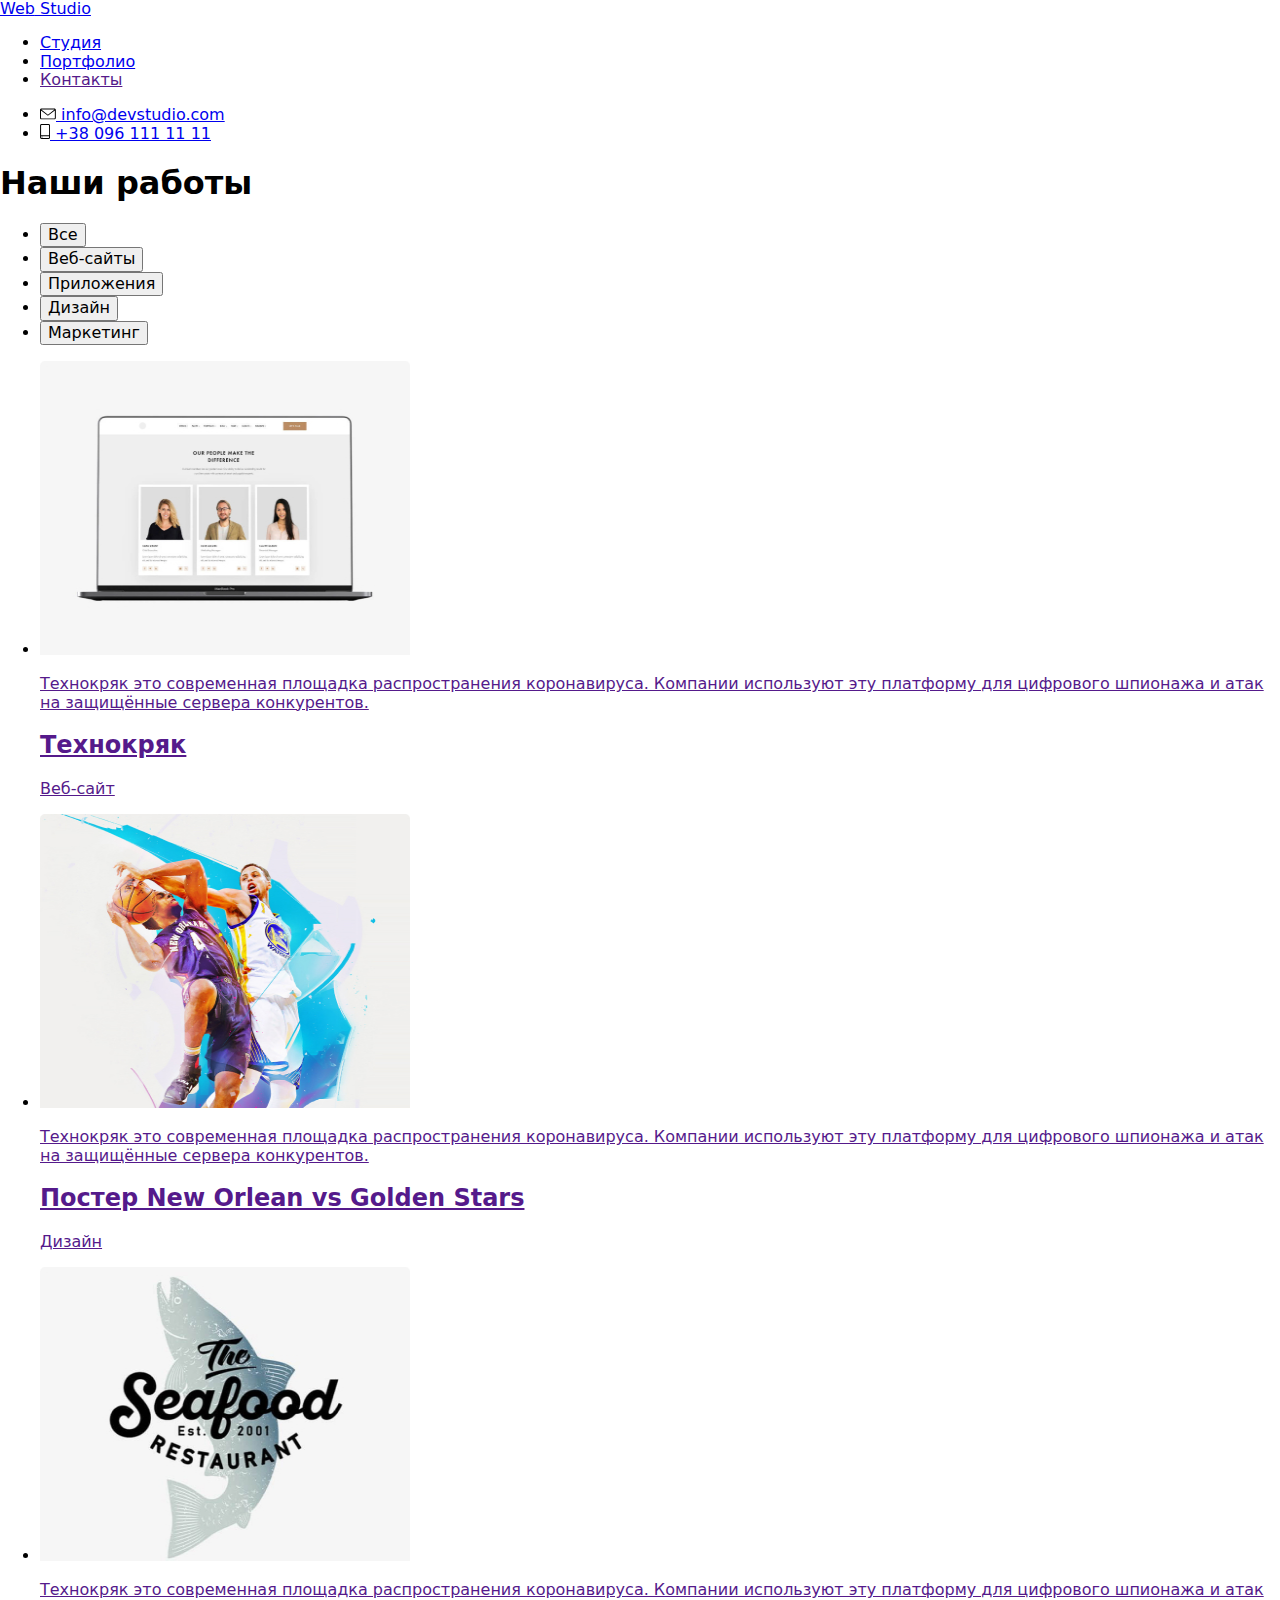
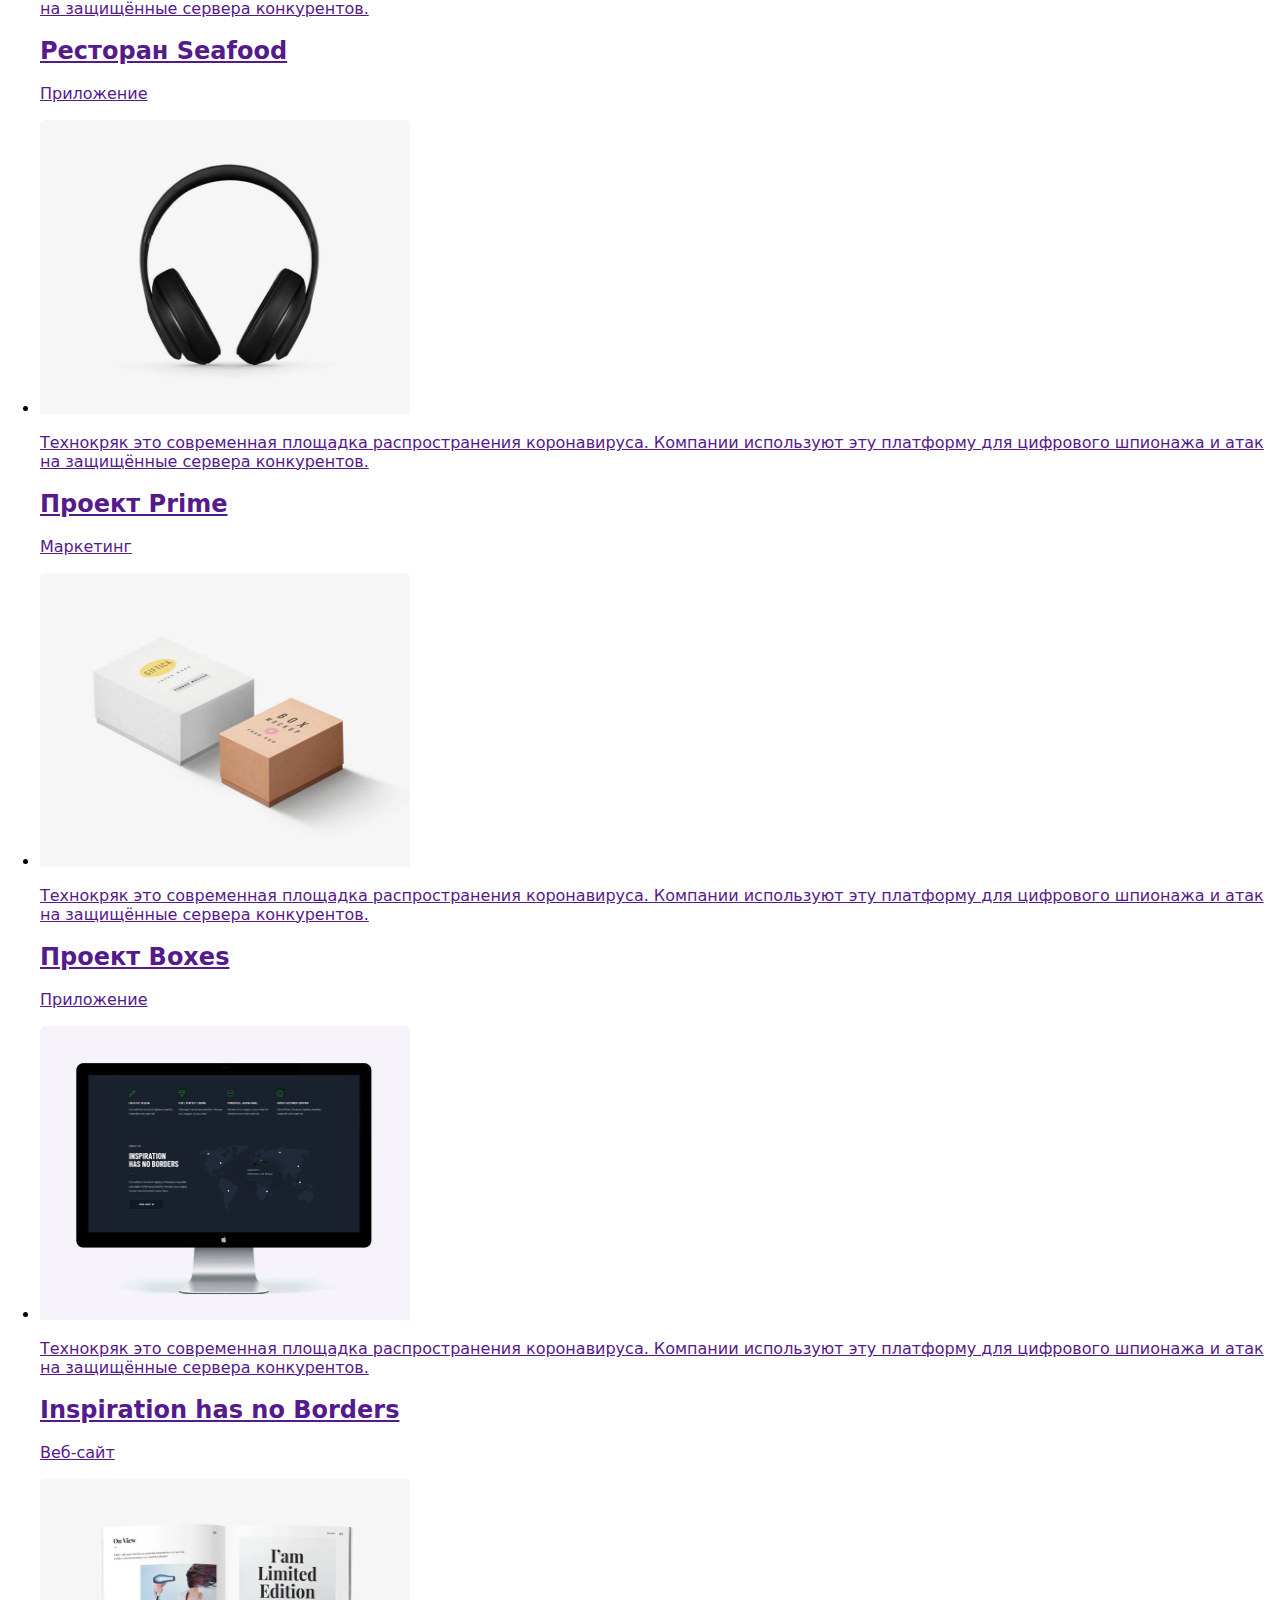
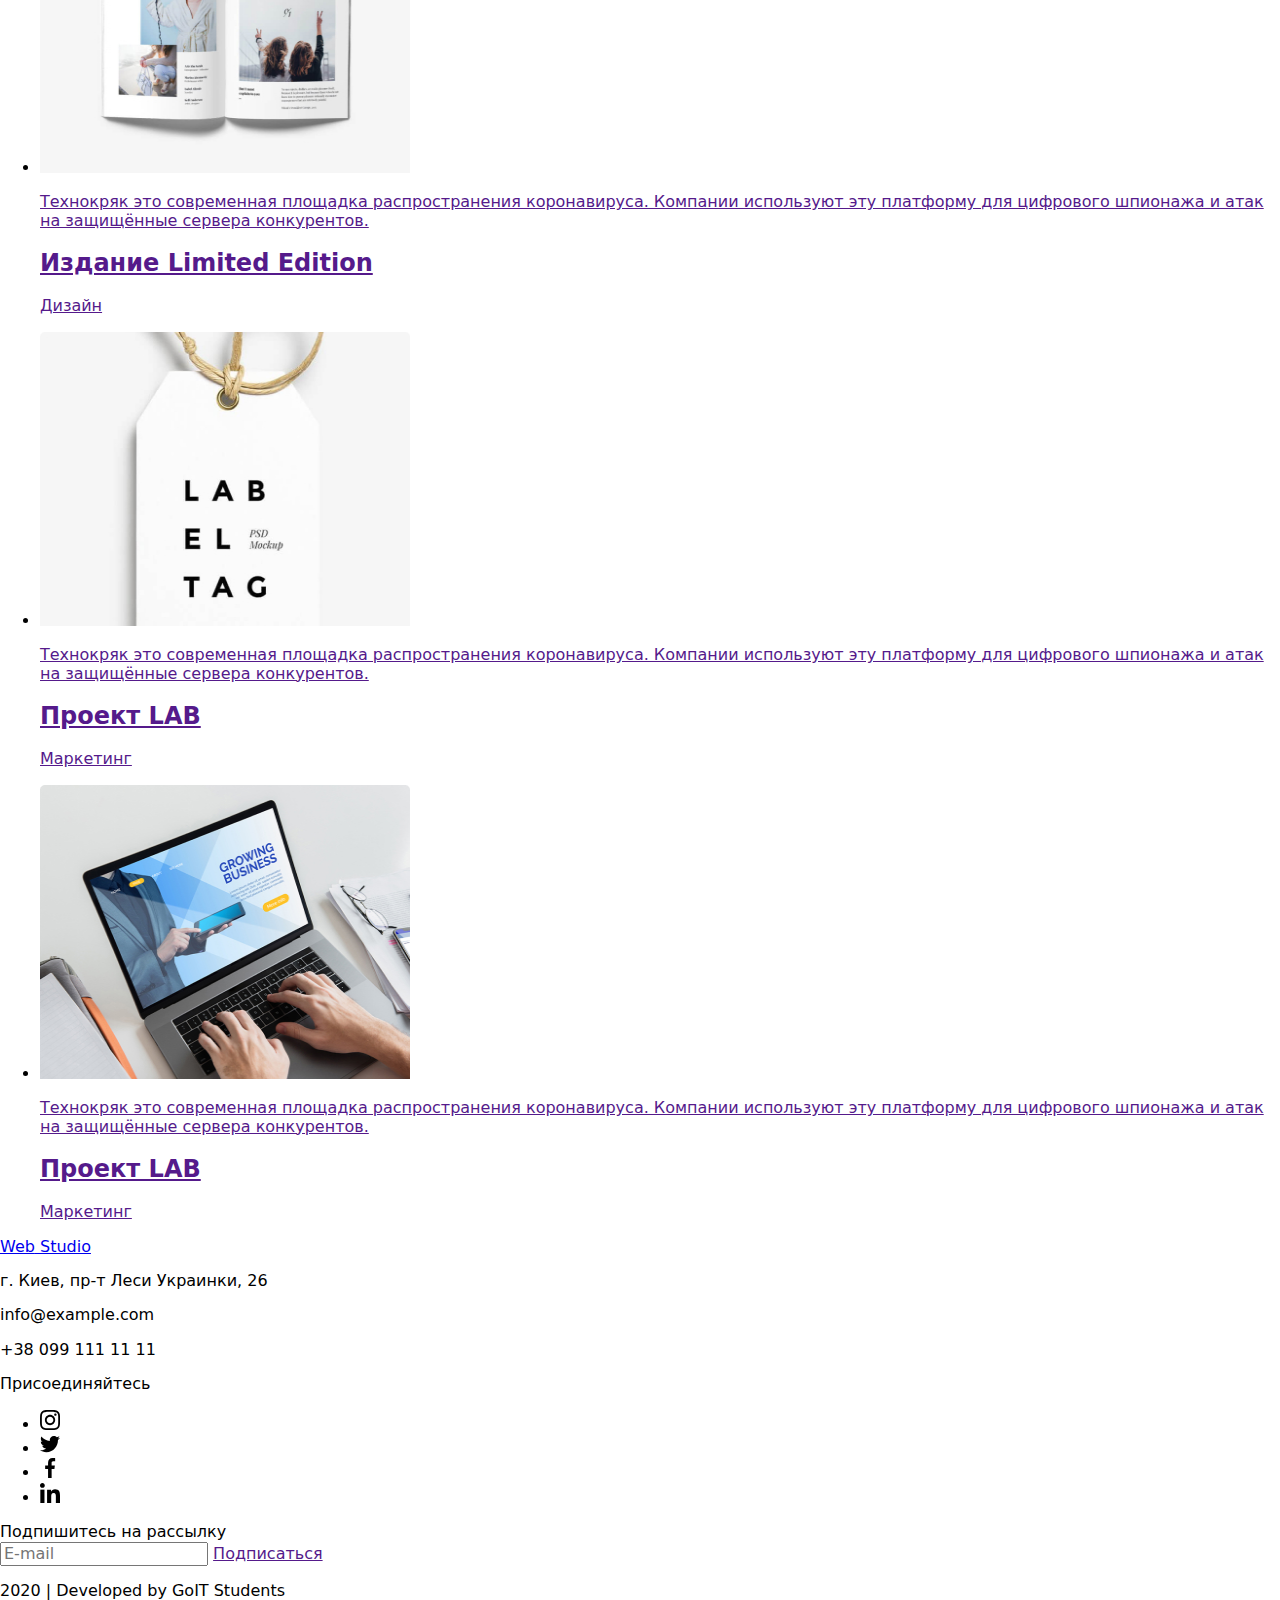
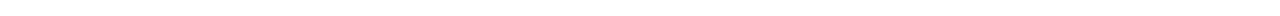
==== portfolio.html @ 314b831e "+файлы с прошлого дз" ====
<!DOCTYPE html>
<html lang="ru">
  <head>
    <meta charset="UTF-8" />
    <meta name="viewport" content="width=device-width, initial-scale=1.0" />
    <title>Portfolio</title>
    <link
      href="https://fonts.googleapis.com/css2?family=Raleway:wght@700&family=Roboto:wght@400;500;700;900&display=swap"
      rel="stylesheet"
    />
    <link
      rel="stylesheet"
      href="https://cdnjs.cloudflare.com/ajax/libs/modern-normalize/0.6.0/modern-normalize.min.css"
    />
    <link rel="stylesheet" href="./css/portfolio.min.css" />
  </head>
  <body>
    <!-- Шапка сайта -->
    <header class="page-header">
      <div class="container header-flex">
        <nav class="main-nav">
          <a href="./index.html" class="logo">
            <span class="logo-color">Web</span>
            Studio
          </a>

          <ul class="site-nav header-style">
            <li class="item"><a href="./index.html" class="link">Студия</a></li>
            <li class="item">
              <a href="./portfolio.html" class="link current-portfolio">Портфолио</a>
            </li>
            <li class="item"><a href="" class="link">Контакты</a></li>
          </ul>
        </nav>

        <ul class="contacts header-style">
          <li class="item">
            <a href="mailto:info@devstudio.com" class="mail">
              <svg class="envelope-icon" width="16" height="12">
                <use href="./images/sprite.svg#envelope"></use>
              </svg>
              info@devstudio.com
            </a>
          </li>
          <li class="item">
            <a href="tel:380961111111" class="phone">
              <svg class="phone-icon" width="10" height="15">
                <use href="./images/sprite.svg#phone"></use>
              </svg>
              +38 096 111 11 11
            </a>
          </li>
        </ul>
      </div>
    </header>

    <main>
      <section class="section">
        <div class="container">
          <h1>Наши работы</h1>
          <!-- Фильтры -->
          <ul class="filter-list">
            <li class="item">
              <button type="button" class="filter">Все</button>
            </li>
            <li class="item">
              <button type="button" class="filter">Веб-сайты</button>
            </li>
            <li class="item">
              <button type="button" class="filter">Приложения</button>
            </li>
            <li class="item">
              <button type="button" class="filter">Дизайн</button>
            </li>
            <li class="item">
              <button type="button" class="filter">Маркетинг</button>
            </li>
          </ul>

          <!-- Примеры -->
          <ul class="examples">
            <li class="item">
              <a href="" class="card">
                <div class="img-wrapper">
                  <img
                    src="./images/portfolio/project1.jpg"
                    width="370"
                    height="294"
                    alt="Технокряк"
                  />
                  <div class="overlay-text">
                    <p class="examples-text">
                      Технокряк это современная площадка распространения коронавируса. Компании
                      используют эту платформу для цифрового шпионажа и атак на защищённые сервера
                      конкурентов.
                    </p>
                  </div>
                </div>
                <div class="border">
                  <h2 class="examples-title">Технокряк</h2>
                  <p class="examples-subtitle">Веб-сайт</p>
                </div>
              </a>
            </li>
            <li class="item">
              <a href="" class="card">
                <div class="img-wrapper">
                  <img
                    src="./images/portfolio/project2.jpg"
                    width="370"
                    height="294"
                    alt="Баскетболисты"
                  />
                  <div class="overlay-text">
                    <p class="examples-text">
                      Технокряк это современная площадка распространения коронавируса. Компании
                      используют эту платформу для цифрового шпионажа и атак на защищённые сервера
                      конкурентов.
                    </p>
                  </div>
                </div>
                <div class="border">
                  <h2 class="examples-title">Постер New Orlean vs Golden Stars</h2>
                  <p class="examples-subtitle">Дизайн</p>
                </div>
              </a>
            </li>
            <li class="item">
              <a href="" class="card">
                <div class="img-wrapper">
                  <img
                    src="./images/portfolio/project3.jpg"
                    width="370"
                    height="294"
                    alt="Ресторан Seafood"
                  />
                  <div class="overlay-text">
                    <p class="examples-text">
                      Технокряк это современная площадка распространения коронавируса. Компании
                      используют эту платформу для цифрового шпионажа и атак на защищённые сервера
                      конкурентов.
                    </p>
                  </div>
                </div>
                <div class="border">
                  <h2 class="examples-title">Ресторан Seafood</h2>
                  <p class="examples-subtitle">Приложение</p>
                </div>
              </a>
            </li>
            <li class="item">
              <a href="" class="card">
                <div class="img-wrapper">
                  <img
                    src="./images/portfolio/project4.jpg"
                    width="370"
                    height="294"
                    alt="Наушники"
                  />
                  <div class="overlay-text">
                    <p class="examples-text">
                      Технокряк это современная площадка распространения коронавируса. Компании
                      используют эту платформу для цифрового шпионажа и атак на защищённые сервера
                      конкурентов.
                    </p>
                  </div>
                </div>
                <div class="border">
                  <h2 class="examples-title">Проект Prime</h2>
                  <p class="examples-subtitle">Маркетинг</p>
                </div>
              </a>
            </li>
            <li class="item">
              <a href="" class="card">
                <div class="img-wrapper">
                  <img
                    src="./images/portfolio/project5.jpg"
                    width="370"
                    height="294"
                    alt="Проект Boxes"
                  />
                  <div class="overlay-text">
                    <p class="examples-text">
                      Технокряк это современная площадка распространения коронавируса. Компании
                      используют эту платформу для цифрового шпионажа и атак на защищённые сервера
                      конкурентов.
                    </p>
                  </div>
                </div>
                <div class="border">
                  <h2 class="examples-title">Проект Boxes</h2>
                  <p class="examples-subtitle">Приложение</p>
                </div>
              </a>
            </li>
            <li class="item">
              <a href="" class="card">
                <div class="img-wrapper">
                  <img
                    src="./images/portfolio/project6.jpg"
                    width="370"
                    height="294"
                    alt="Монитор"
                  />
                  <div class="overlay-text">
                    <p class="examples-text">
                      Технокряк это современная площадка распространения коронавируса. Компании
                      используют эту платформу для цифрового шпионажа и атак на защищённые сервера
                      конкурентов.
                    </p>
                  </div>
                </div>
                <div class="border">
                  <h2 class="examples-title">Inspiration has no Borders</h2>
                  <p class="examples-subtitle">Веб-сайт</p>
                </div>
              </a>
            </li>
            <li class="item">
              <a href="" class="card">
                <div class="img-wrapper">
                  <img
                    src="./images/portfolio/project7.jpg"
                    width="370"
                    height="294"
                    alt="Журнал"
                  />
                  <div class="overlay-text">
                    <p class="examples-text">
                      Технокряк это современная площадка распространения коронавируса. Компании
                      используют эту платформу для цифрового шпионажа и атак на защищённые сервера
                      конкурентов.
                    </p>
                  </div>
                </div>
                <div class="border">
                  <h2 class="examples-title">Издание Limited Edition</h2>
                  <p class="examples-subtitle">Дизайн</p>
                </div>
              </a>
            </li>
            <li class="item">
              <a href="" class="card">
                <div class="img-wrapper">
                  <img
                    src="./images/portfolio/project8.jpg"
                    width="370"
                    height="294"
                    alt="Проект LAB"
                  />
                  <div class="overlay-text">
                    <p class="examples-text">
                      Технокряк это современная площадка распространения коронавируса. Компании
                      используют эту платформу для цифрового шпионажа и атак на защищённые сервера
                      конкурентов.
                    </p>
                  </div>
                </div>
                <div class="border">
                  <h2 class="examples-title">Проект LAB</h2>
                  <p class="examples-subtitle">Маркетинг</p>
                </div>
              </a>
            </li>
            <li class="item">
              <a href="" class="card">
                <div class="img-wrapper">
                  <img
                    src="./images/portfolio/project9.jpg"
                    width="370"
                    height="294"
                    alt="Ноутбук"
                  />
                  <div class="overlay-text">
                    <p class="examples-text">
                      Технокряк это современная площадка распространения коронавируса. Компании
                      используют эту платформу для цифрового шпионажа и атак на защищённые сервера
                      конкурентов.
                    </p>
                  </div>
                </div>
                <div class="border">
                  <h2 class="examples-title">Проект LAB</h2>
                  <p class="examples-subtitle">Маркетинг</p>
                </div>
              </a>
            </li>
          </ul>
        </div>
      </section>
    </main>

    <!-- Футер -->
    <footer>
      <div class="container footer-flex">
        <div class="contacts-container">
          <a href="./index.html" class="logo logo-footer">
            <span class="logo-color">Web</span>
            Studio
          </a>

          <p class="address">г. Киев, пр-т Леси Украинки, 26</p>
          <p class="mail-footer">info@example.com</p>
          <p class="phone-footer">+38 099 111 11 11</p>
        </div>

        <div class="socials-container">
          <p class="text-footer">Присоединяйтесь</p>
          <ul class="socials-list">
            <li class="item">
              <a href="instagram.com" class="icon-bg-footer">
                <svg class="icon-footer" width="20" height="20">
                  <use href="./images/sprite.svg#instagram"></use>
                </svg>
              </a>
            </li>
            <li class="item">
              <a href="twitter.com" class="icon-bg-footer">
                <svg class="icon-footer" width="20" height="20">
                  <use href="./images/sprite.svg#twitter"></use>
                </svg>
              </a>
            </li>
            <li class="item">
              <a href="facebook.com" class="icon-bg-footer">
                <svg class="icon-footer" width="20" height="20">
                  <use href="./images/sprite.svg#facebook"></use>
                </svg>
              </a>
            </li>
            <li class="item">
              <a href="linkidin.com" class="icon-bg-footer">
                <svg class="icon-footer" width="20" height="20">
                  <use href="./images/sprite.svg#linkedin"></use>
                </svg>
              </a>
            </li>
          </ul>
        </div>

        <div class="subscribe-container">
          <form class="subscribe-form">
            <label for="mail">Подпишитесь на рассылку</label>
            <div class="form-wrapper">
              <input type="mail" name="mail" id="mail" placeholder="E-mail" />
              <a href="" class="button subscribe-button">Подписаться</a>
            </div>
          </form>
        </div>
      </div>
      <p class="bottom">2020 | Developed by GoIT Students</p>
    </footer>
  </body>
</html>
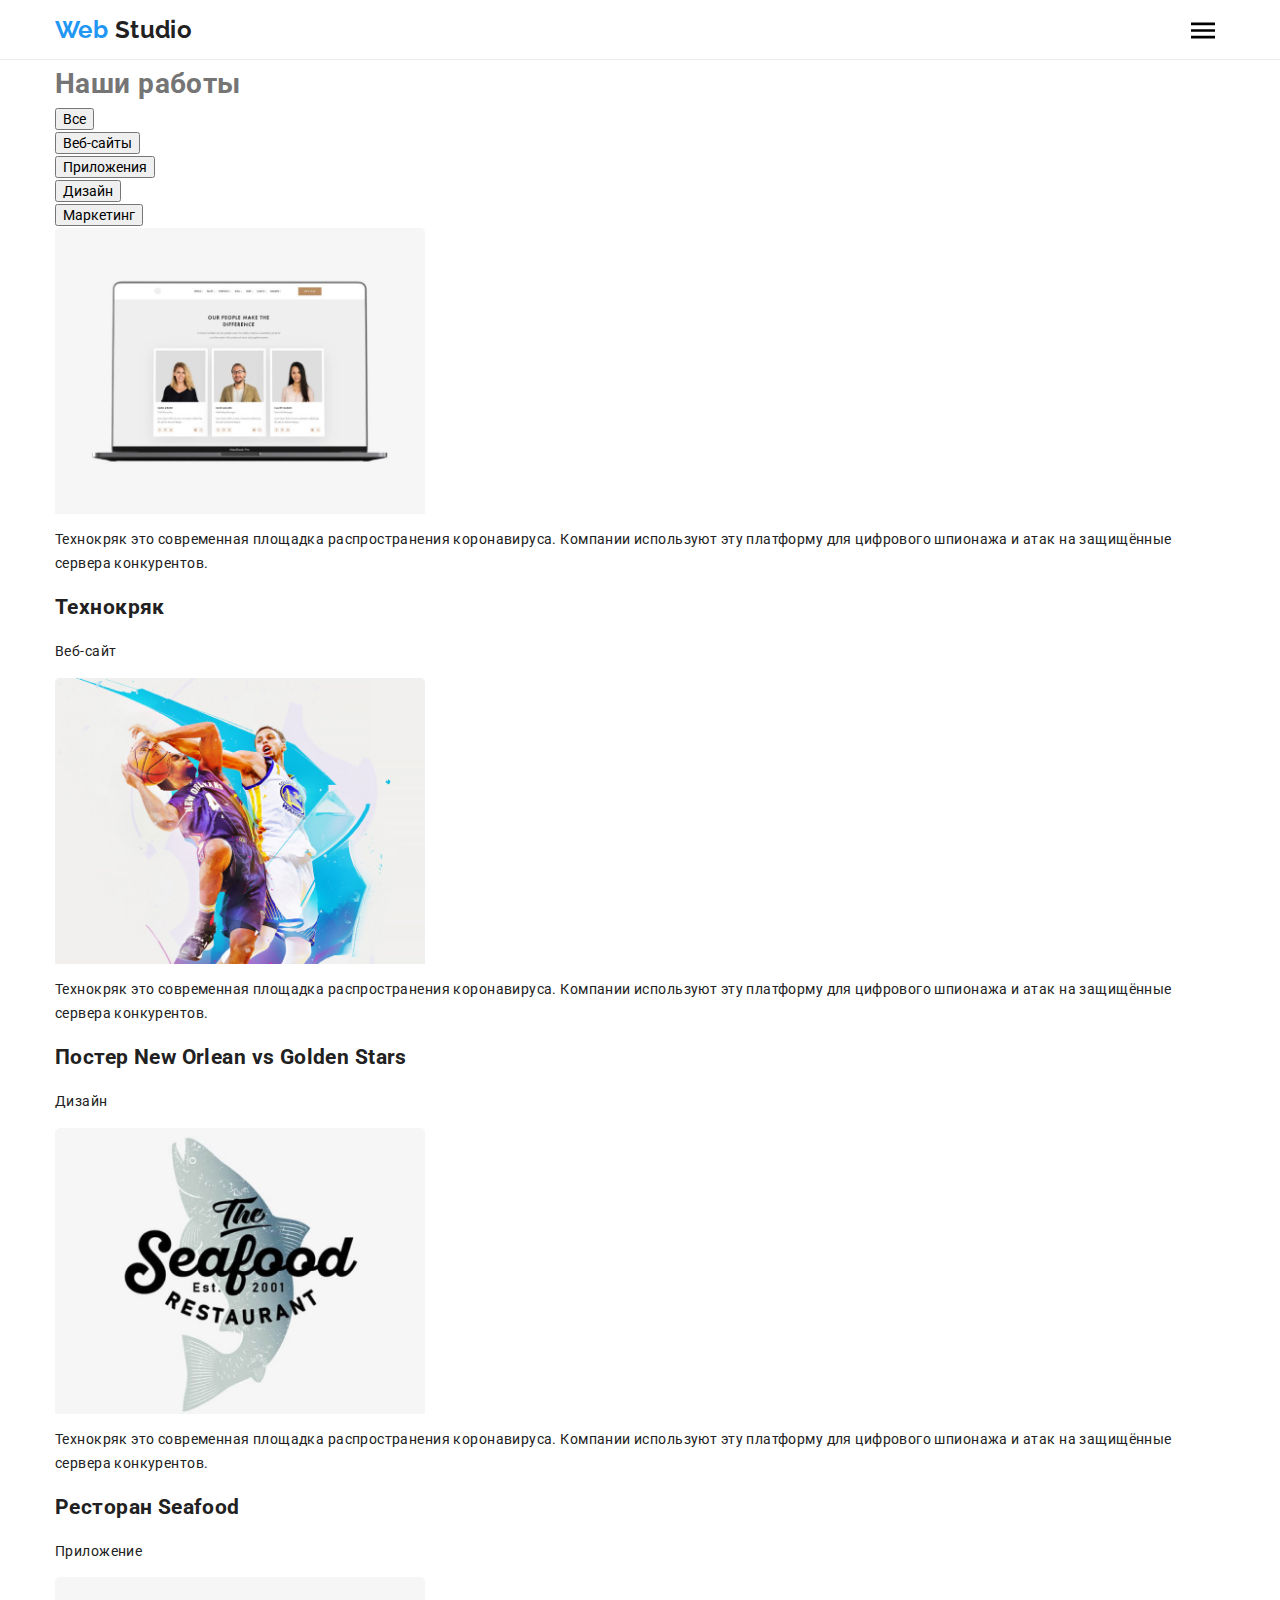
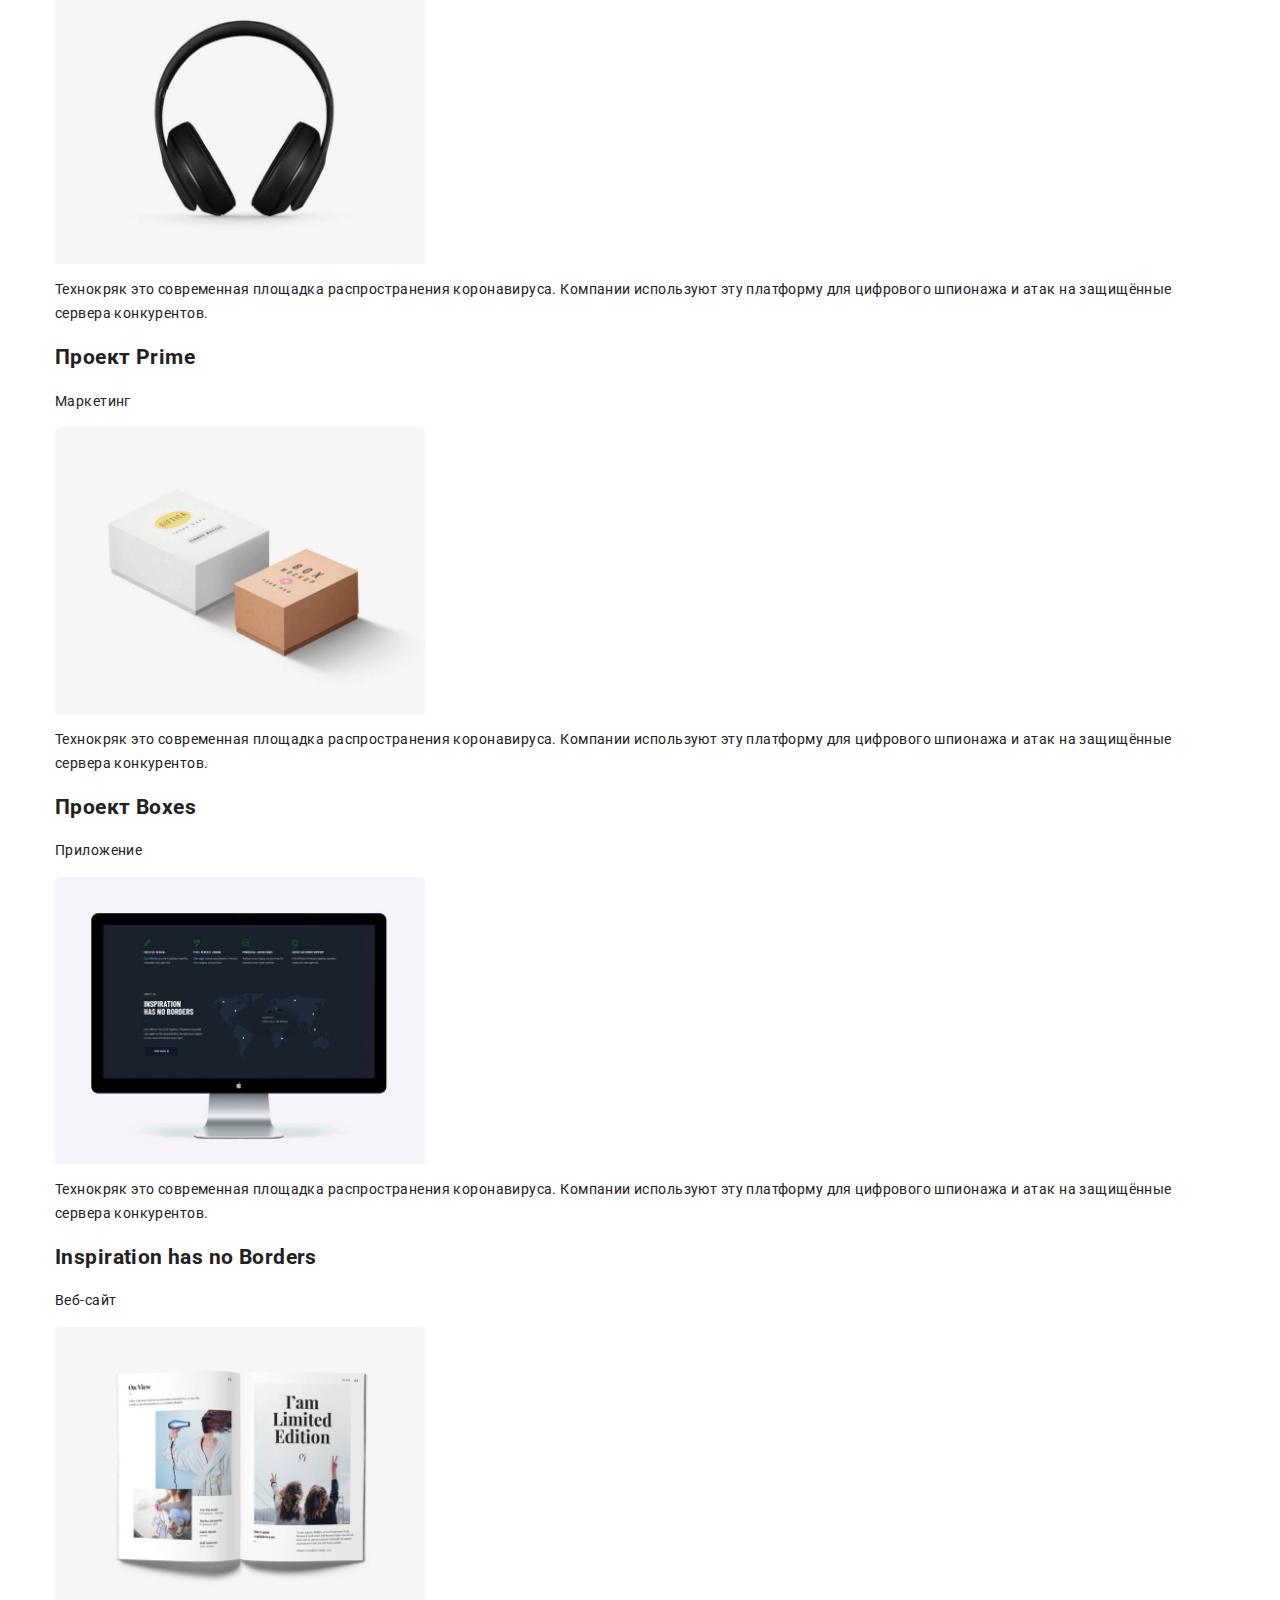
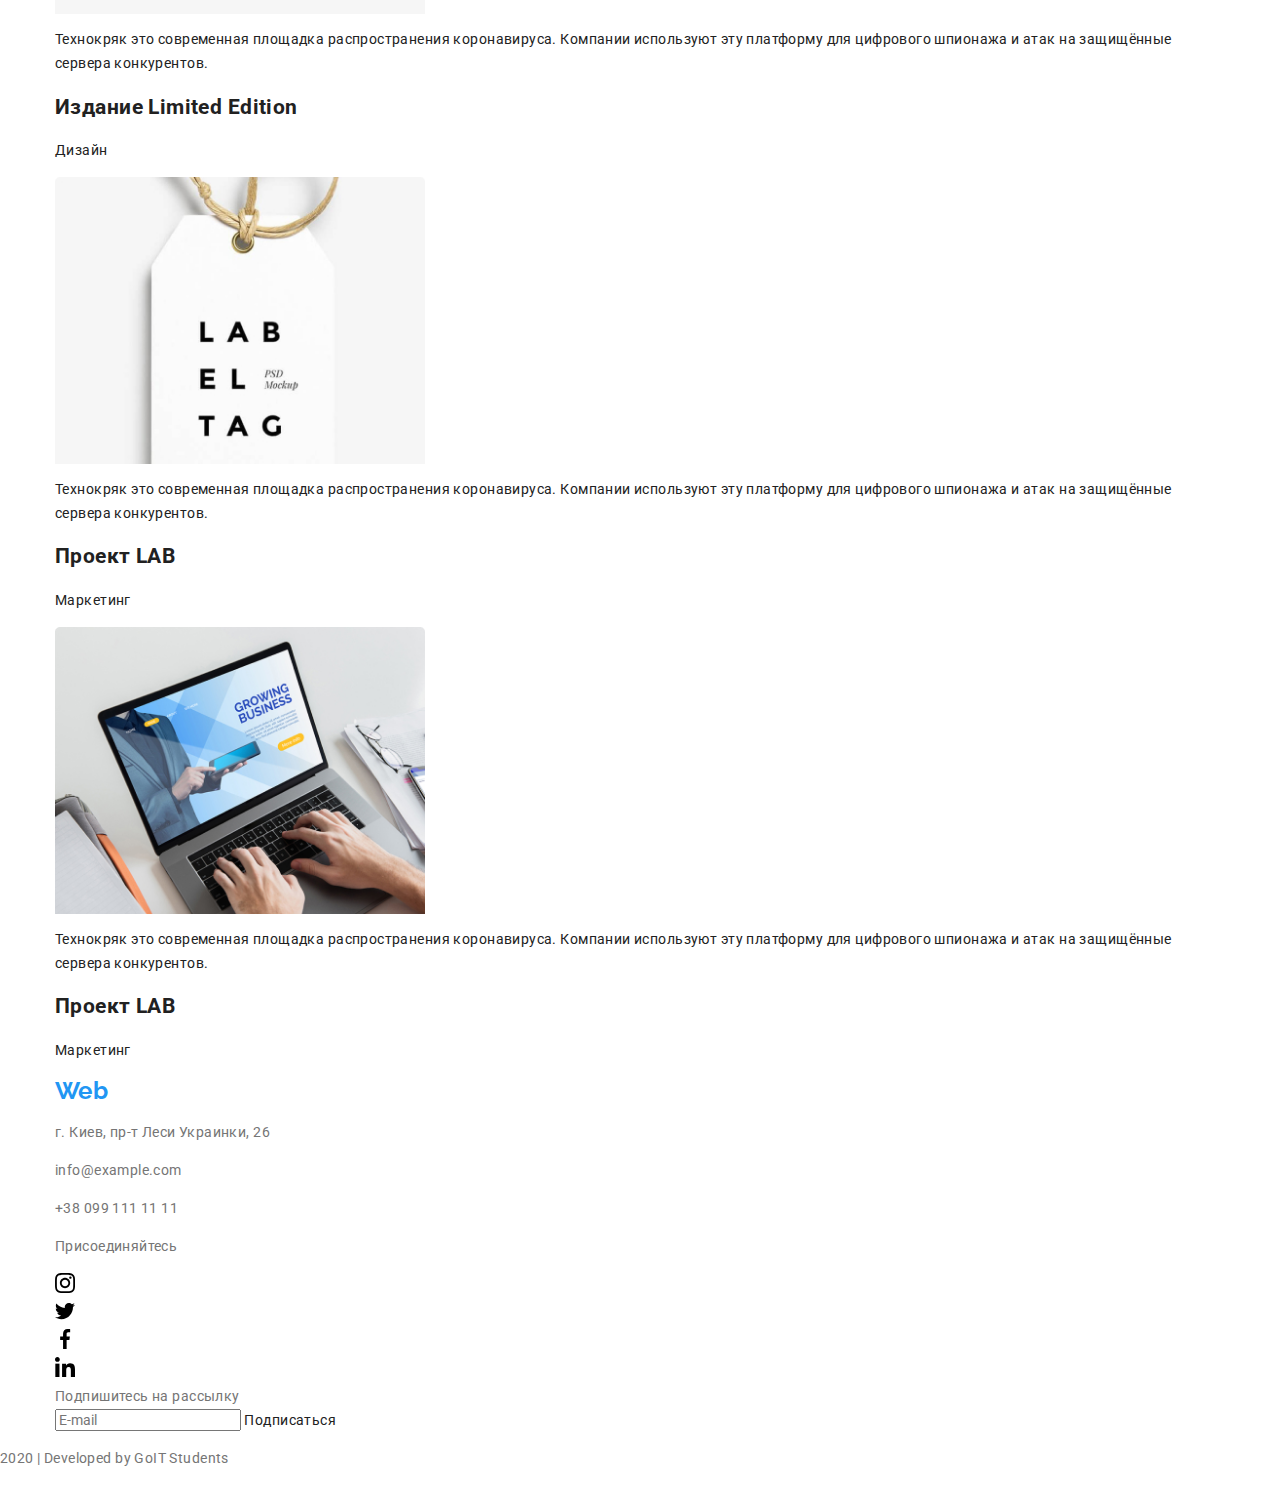
==== commit 1b21d123: "+МОБИЛЬНАЯ ВЕРСИЯ" ====
--- a/portfolio.html
+++ b/portfolio.html
@@ -24,33 +24,47 @@
             Studio
           </a>
 
-          <ul class="site-nav header-style">
-            <li class="item"><a href="./index.html" class="link">Студия</a></li>
-            <li class="item">
-              <a href="./portfolio.html" class="link current-portfolio">Портфолио</a>
-            </li>
-            <li class="item"><a href="" class="link">Контакты</a></li>
-          </ul>
+          <button
+            type="button"
+            class="menu-button is-open"
+            aria-expanded="false"
+            data-menu-button
+            aria-controls="menu-container"
+          >
+            <svg width="24" height="19" aria-label="Переключатель мобильного меню">
+              <use class="icon-cross" href="./images/sprite.svg#icon-cross"></use>
+              <use class="icon-menu" href="./images/sprite.svg#icon-menu"></use>
+            </svg>
+          </button>
+
+          <div class="menu-container" id="menu-container" data-menu>
+            <ul class="site-nav header-style">
+              <li class="item"><a href="./index.html" class="link">Студия</a></li>
+              <li class="item">
+                <a href="./portfolio.html" class="link current-index">Портфолио</a>
+              </li>
+              <li class="item"><a href="" class="link">Контакты</a></li>
+            </ul>
+            <ul class="contacts header-style">
+              <li class="item">
+                <a href="mailto:info@devstudio.com" class="mail">
+                  <svg class="envelope-icon" width="16" height="12">
+                    <use href="./images/sprite.svg#envelope"></use>
+                  </svg>
+                  info@devstudio.com
+                </a>
+              </li>
+              <li class="item mobile-header">
+                <a href="tel:380961111111" class="phone">
+                  <svg class="phone-icon" width="10" height="15">
+                    <use href="./images/sprite.svg#phone"></use>
+                  </svg>
+                  +38 096 111 11 11
+                </a>
+              </li>
+            </ul>
+          </div>
         </nav>
-
-        <ul class="contacts header-style">
-          <li class="item">
-            <a href="mailto:info@devstudio.com" class="mail">
-              <svg class="envelope-icon" width="16" height="12">
-                <use href="./images/sprite.svg#envelope"></use>
-              </svg>
-              info@devstudio.com
-            </a>
-          </li>
-          <li class="item">
-            <a href="tel:380961111111" class="phone">
-              <svg class="phone-icon" width="10" height="15">
-                <use href="./images/sprite.svg#phone"></use>
-              </svg>
-              +38 096 111 11 11
-            </a>
-          </li>
-        </ul>
       </div>
     </header>
 
@@ -351,5 +365,7 @@
       </div>
       <p class="bottom">2020 | Developed by GoIT Students</p>
     </footer>
+
+    <script src="./js/menu.js"></script>
   </body>
 </html>
--- a/css/portfolio.min.css
+++ b/css/portfolio.min.css
@@ -0,0 +1,2 @@
+ul,h1,h2{margin-top:0px;margin-bottom:0px}.logo,.logo-footer{font-family:Raleway,sans-serif;font-weight:700}html{-webkit-box-sizing:border-box;box-sizing:border-box}*,*::after,*::before{-webkit-box-sizing:inherit;box-sizing:inherit}body{-webkit-user-select:none;-moz-user-select:none;-ms-user-select:none;user-select:none;background-color:#fff;color:#757575;margin:0;font-family:Roboto,sans-serif;letter-spacing:0.03em;font-size:14px;line-height:1.71}body.modal-open{overflow:hidden}ul{list-style:none;padding-left:0px}a{text-decoration:none;color:#212121}img{display:block;height:auto;max-width:100%}.container{padding-left:15px;padding-right:15px;margin-left:auto;margin-right:auto}@media screen and (min-width: 480px){.container{width:480px}}@media screen and (min-width: 768px){.container{width:768px}}@media screen and (min-width: 1200px){.container{width:1200px}}a.mail,a.phone{color:#757575}.page-header{position:relative;width:100%;height:60px;background-color:rgba(255,255,255,0.85);border-bottom:1px solid #ececec}.header-style{-webkit-box-align:center;-ms-flex-align:center;align-items:center;font-weight:500;font-size:18px;line-height:1.16;letter-spacing:0.02em}.header-style .link,.header-style .mail,.header-style .phone{-webkit-transition:color 250ms cubic-bezier(0.4, 0, 0.2, 1);transition:color 250ms cubic-bezier(0.4, 0, 0.2, 1)}.header-style .link:hover,.header-style .link:focus,.header-style .mail:hover,.header-style .mail:focus,.header-style .phone:hover,.header-style .phone:focus{color:#2196f3;cursor:pointer}.site-nav .link.current-index{color:#2196f3}.page-header .main-nav{display:-webkit-box;display:-ms-flexbox;display:flex;-webkit-box-align:center;-ms-flex-align:center;align-items:center;-webkit-box-pack:justify;-ms-flex-pack:justify;justify-content:space-between;height:60px}.site-nav{margin-top:60px}.site-nav .item+.item{margin-top:50px}.contacts{margin-top:60px;margin-bottom:60px}.contacts .mobile-header{margin-top:16px}.site-nav .link.current-index{position:relative}.site-nav .link.current-index::after{content:'';display:inline-block;position:absolute;right:0;bottom:-8px;width:100%;height:4px;background-color:#2196f3;border-radius:2px}.envelope-icon,.phone-icon{margin-right:5px;fill:currentColor}.logo{font-size:24px;line-height:1.16}.logo-color{color:#2196f3}.logo-footer{padding:0px;margin-right:0px;color:#fff}.menu-button{display:-webkit-inline-box;display:-ms-inline-flexbox;display:inline-flex;margin:0;padding:0;border:none;background-color:transparent;padding:10px}.icon-menu{display:none;fill:currentColor}.menu-button:hover .icon-menu,.menu-button:focus .icon-menu{color:#2196f3}.menu-button.is-open .icon-menu{display:block}.menu-button.is-open .icon-cross{display:none}.icon-cross{fill:currentColor}.menu-button:hover .icon-cross,.menu-button:focus .icon-cross{color:#2196f3}.menu-container{display:none;position:absolute;top:101%;left:0;width:100%;height:393px;background-color:#fff;text-align:center}.menu-container.is-open{display:block}
+/*# sourceMappingURL=portfolio.min.css.map */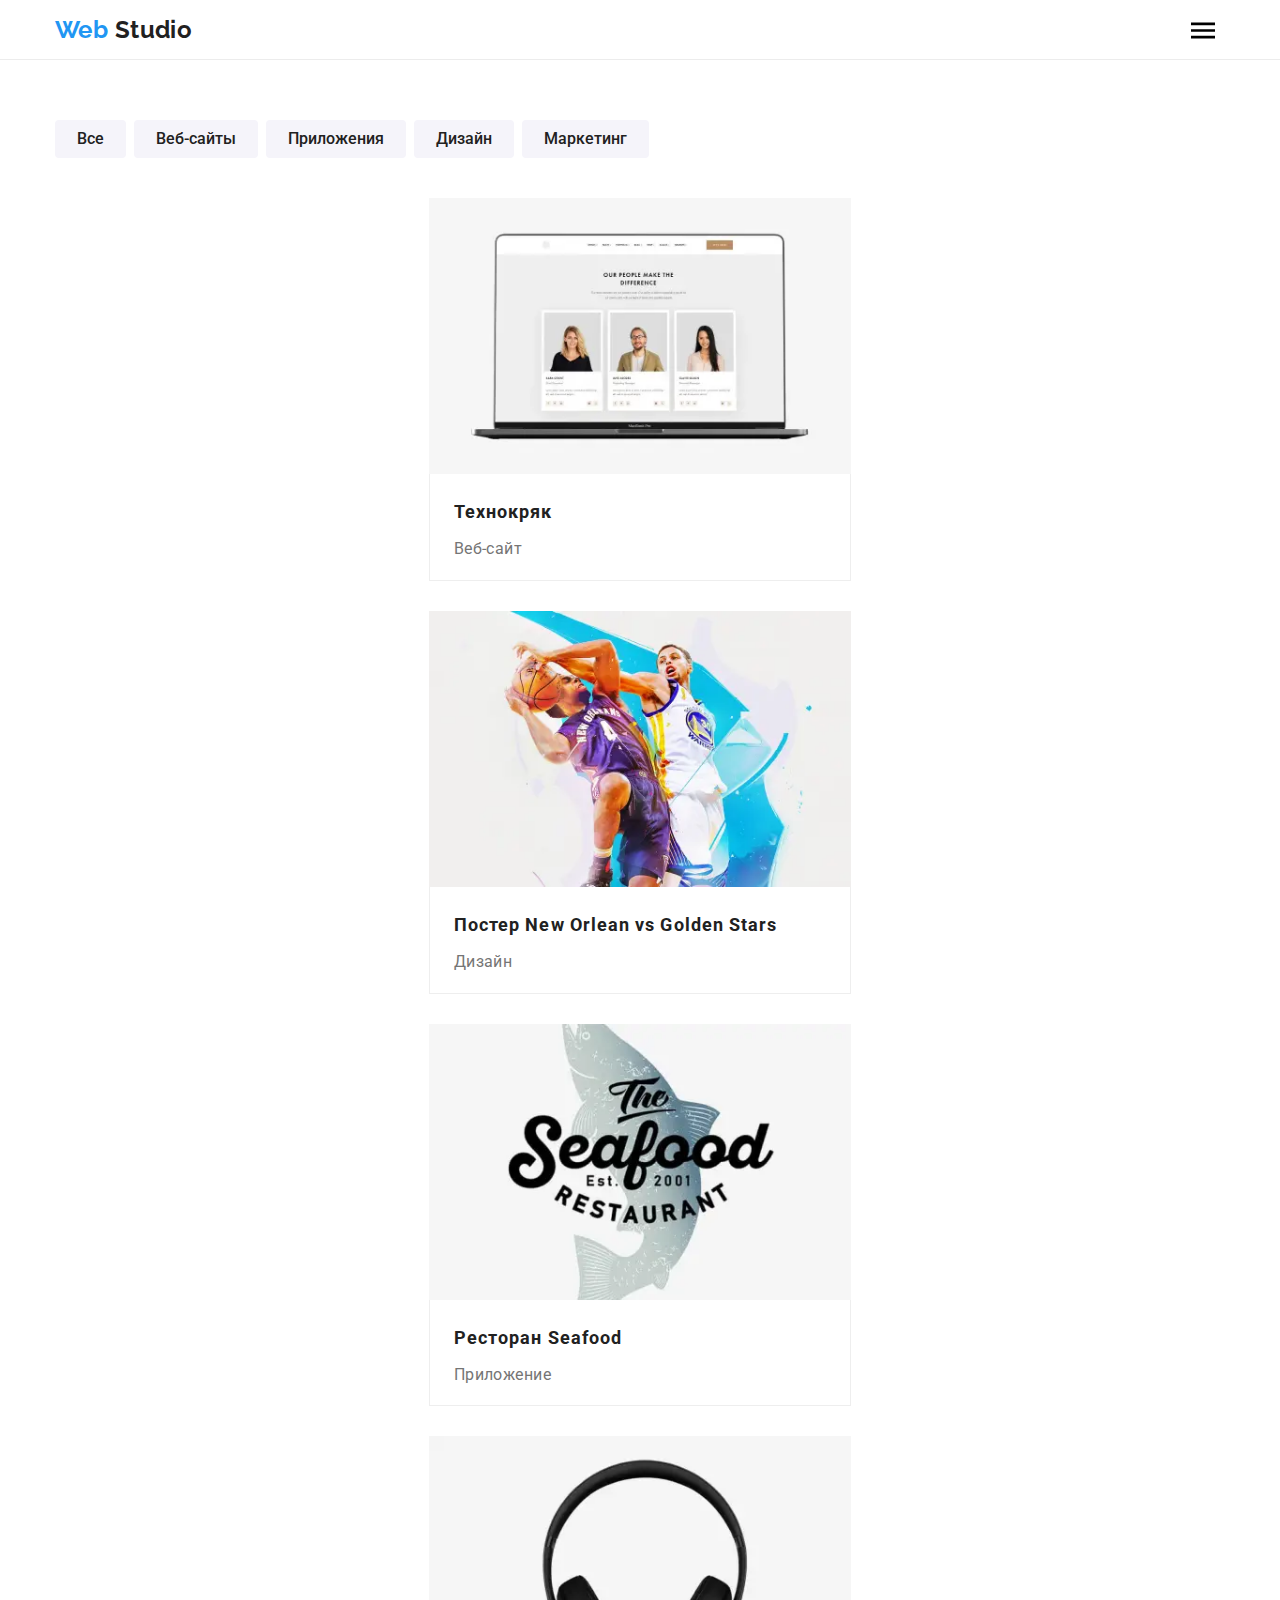
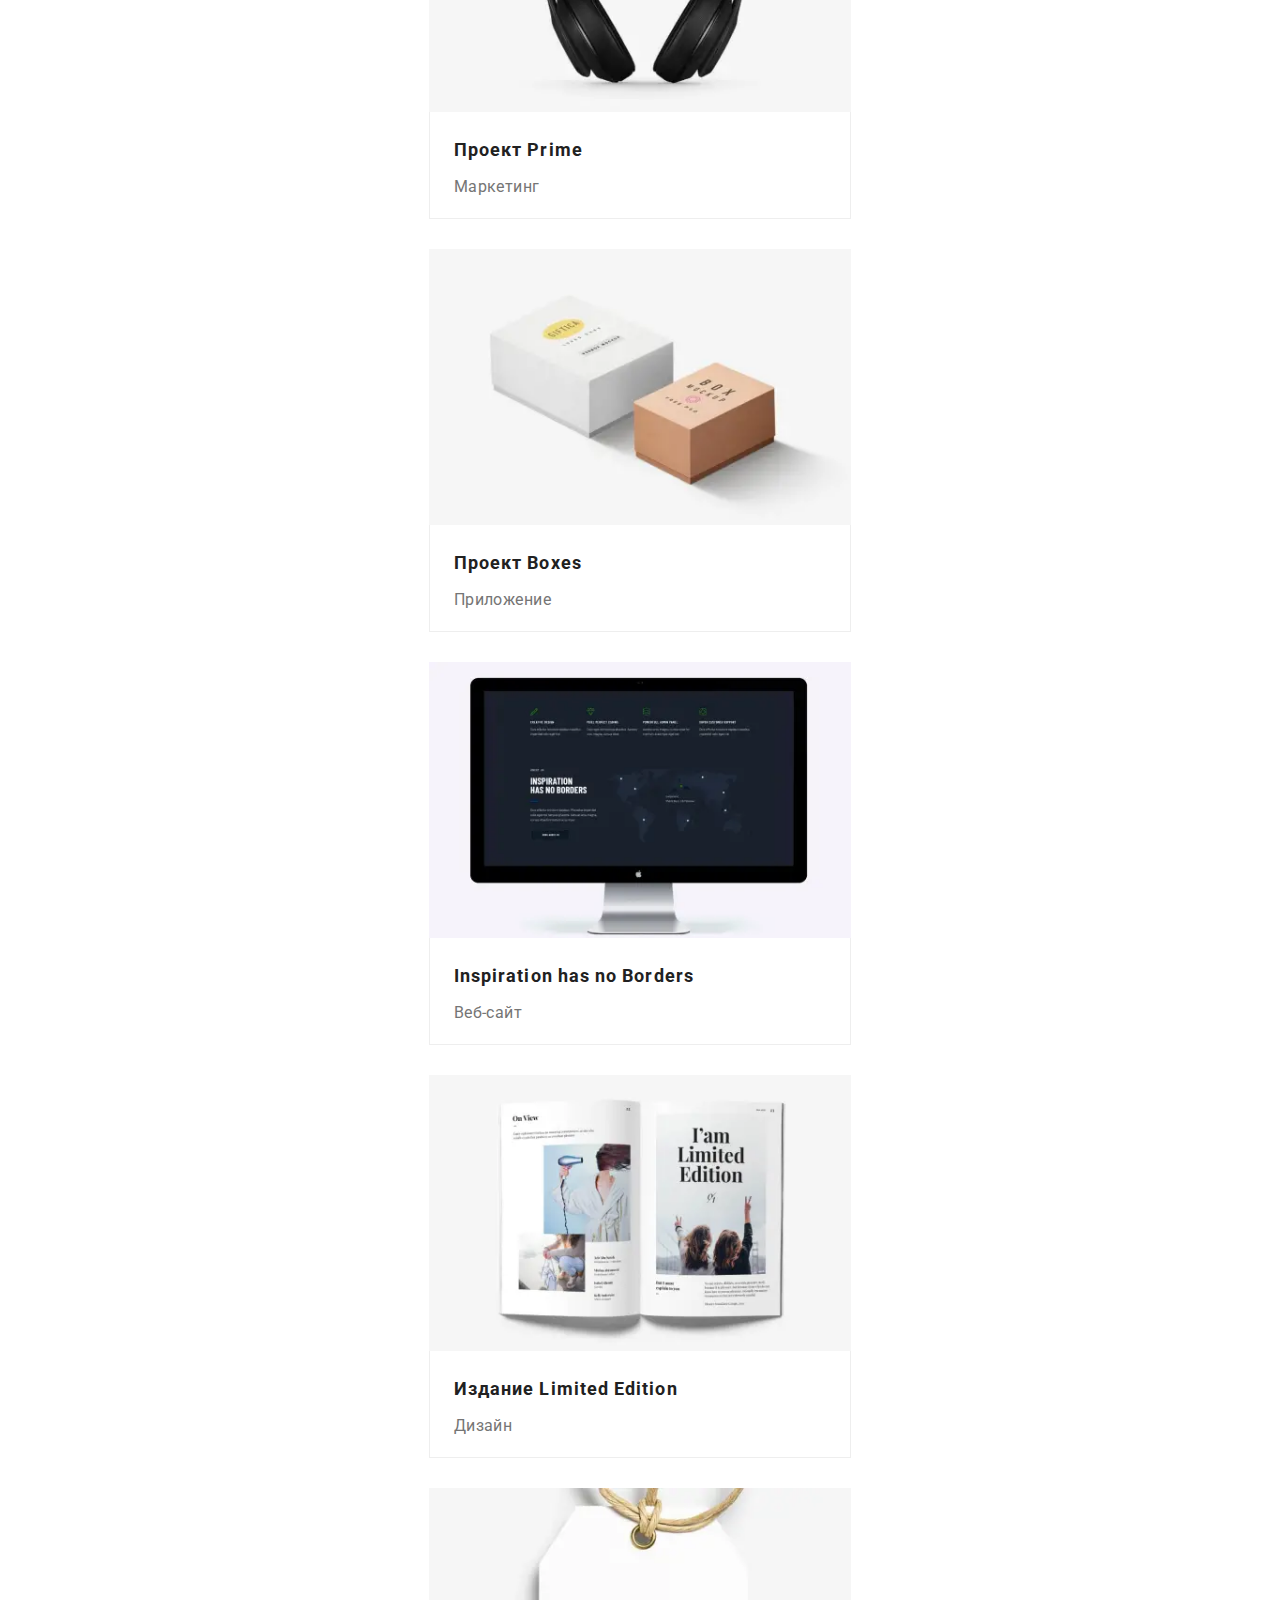
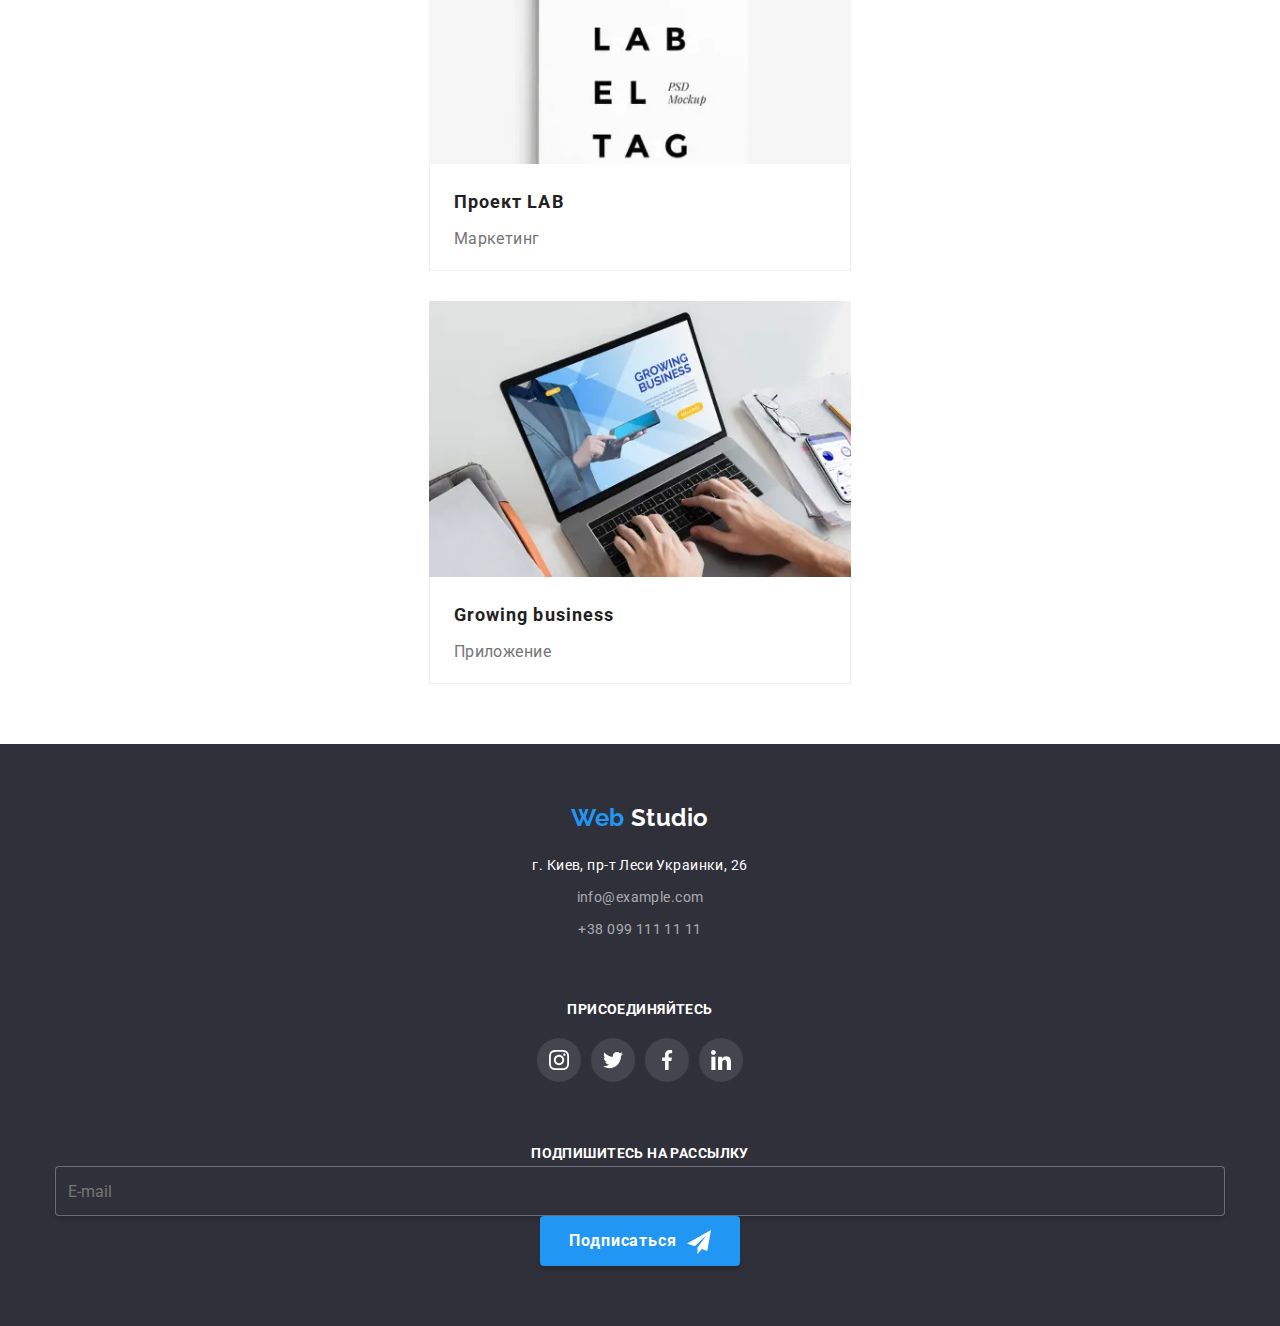
==== commit 9a41768a: "+portfolio mobile" ====
--- a/portfolio.html
+++ b/portfolio.html
@@ -96,12 +96,27 @@
             <li class="item">
               <a href="" class="card">
                 <div class="img-wrapper">
-                  <img
-                    src="./images/portfolio/project1.jpg"
-                    width="370"
-                    height="294"
-                    alt="Технокряк"
-                  />
+                  <picture>
+                    <source
+                      srcset="
+                        ./images/portfolio/mobile/webp/project1-450.webp 450w,
+                        ./images/portfolio/mobile/webp/project1-900.webp 900w,
+
+                      "
+                      type="image/webp"
+                      sizes="(min-width: 1200px) 33vw, (min-width: 768px) 50vw, 100vw"
+                    />
+                    <img
+                      srcset="
+                        ./images/portfolio/mobile/project1-450.jpg 450w,
+                        ./images/portfolio/mobile/project1-900.jpg 900w,
+
+                      "
+                      sizes="(min-width: 1200px) 33vw, (min-width: 768px) 50vw, 100vw"
+                      src="./images/portfolio/mobile/project1-450.jpg"
+                      alt="Технокряк"
+                    />
+                  </picture>
                   <div class="overlay-text">
                     <p class="examples-text">
                       Технокряк это современная площадка распространения коронавируса. Компании
@@ -119,12 +134,27 @@
             <li class="item">
               <a href="" class="card">
                 <div class="img-wrapper">
-                  <img
-                    src="./images/portfolio/project2.jpg"
-                    width="370"
-                    height="294"
-                    alt="Баскетболисты"
-                  />
+                  <picture>
+                    <source
+                      srcset="
+                        ./images/portfolio/mobile/webp/project2-450.webp 450w,
+                        ./images/portfolio/mobile/webp/project2-900.webp 900w,
+
+                      "
+                      type="image/webp"
+                      sizes="(min-width: 1200px) 33vw, (min-width: 768px) 50vw, 100vw"
+                    />
+                    <img
+                      srcset="
+                        ./images/portfolio/mobile/project2-450.jpg 450w,
+                        ./images/portfolio/mobile/project2-900.jpg 900w,
+
+                      "
+                      sizes="(min-width: 1200px) 33vw, (min-width: 768px) 50vw, 100vw"
+                      src="./images/portfolio/mobile/project2-450.jpg"
+                      alt="Постер"
+                    />
+                  </picture>
                   <div class="overlay-text">
                     <p class="examples-text">
                       Технокряк это современная площадка распространения коронавируса. Компании
@@ -142,12 +172,27 @@
             <li class="item">
               <a href="" class="card">
                 <div class="img-wrapper">
-                  <img
-                    src="./images/portfolio/project3.jpg"
-                    width="370"
-                    height="294"
-                    alt="Ресторан Seafood"
-                  />
+                  <picture>
+                    <source
+                      srcset="
+                        ./images/portfolio/mobile/webp/project3-450.webp 450w,
+                        ./images/portfolio/mobile/webp/project3-900.webp 900w,
+
+                      "
+                      type="image/webp"
+                      sizes="(min-width: 1200px) 33vw, (min-width: 768px) 50vw, 100vw"
+                    />
+                    <img
+                      srcset="
+                        ./images/portfolio/mobile/project3-450.jpg 450w,
+                        ./images/portfolio/mobile/project3-900.jpg 900w,
+
+                      "
+                      sizes="(min-width: 1200px) 33vw, (min-width: 768px) 50vw, 100vw"
+                      src="./images/portfolio/mobile/project3-450.jpg"
+                      alt="Seafood"
+                    />
+                  </picture>
                   <div class="overlay-text">
                     <p class="examples-text">
                       Технокряк это современная площадка распространения коронавируса. Компании
@@ -165,12 +210,27 @@
             <li class="item">
               <a href="" class="card">
                 <div class="img-wrapper">
-                  <img
-                    src="./images/portfolio/project4.jpg"
-                    width="370"
-                    height="294"
-                    alt="Наушники"
-                  />
+                  <picture>
+                    <source
+                      srcset="
+                        ./images/portfolio/mobile/webp/project4-450.webp 450w,
+                        ./images/portfolio/mobile/webp/project4-900.webp 900w,
+
+                      "
+                      type="image/webp"
+                      sizes="(min-width: 1200px) 33vw, (min-width: 768px) 50vw, 100vw"
+                    />
+                    <img
+                      srcset="
+                        ./images/portfolio/mobile/project4-450.jpg 450w,
+                        ./images/portfolio/mobile/project4-900.jpg 900w,
+
+                      "
+                      sizes="(min-width: 1200px) 33vw, (min-width: 768px) 50vw, 100vw"
+                      src="./images/portfolio/mobile/project4-450.jpg"
+                      alt="Наушники"
+                    />
+                  </picture>
                   <div class="overlay-text">
                     <p class="examples-text">
                       Технокряк это современная площадка распространения коронавируса. Компании
@@ -188,12 +248,27 @@
             <li class="item">
               <a href="" class="card">
                 <div class="img-wrapper">
-                  <img
-                    src="./images/portfolio/project5.jpg"
-                    width="370"
-                    height="294"
-                    alt="Проект Boxes"
-                  />
+                  <picture>
+                    <source
+                      srcset="
+                        ./images/portfolio/mobile/webp/project5-450.webp 450w,
+                        ./images/portfolio/mobile/webp/project5-900.webp 900w,
+
+                      "
+                      type="image/webp"
+                      sizes="(min-width: 1200px) 33vw, (min-width: 768px) 50vw, 100vw"
+                    />
+                    <img
+                      srcset="
+                        ./images/portfolio/mobile/project5-450.jpg 450w,
+                        ./images/portfolio/mobile/project5-900.jpg 900w,
+
+                      "
+                      sizes="(min-width: 1200px) 33vw, (min-width: 768px) 50vw, 100vw"
+                      src="./images/portfolio/mobile/project5-450.jpg"
+                      alt="Boxes"
+                    />
+                  </picture>
                   <div class="overlay-text">
                     <p class="examples-text">
                       Технокряк это современная площадка распространения коронавируса. Компании
@@ -211,12 +286,27 @@
             <li class="item">
               <a href="" class="card">
                 <div class="img-wrapper">
-                  <img
-                    src="./images/portfolio/project6.jpg"
-                    width="370"
-                    height="294"
-                    alt="Монитор"
-                  />
+                  <picture>
+                    <source
+                      srcset="
+                        ./images/portfolio/mobile/webp/project6-450.webp 450w,
+                        ./images/portfolio/mobile/webp/project6-900.webp 900w,
+
+                      "
+                      type="image/webp"
+                      sizes="(min-width: 1200px) 33vw, (min-width: 768px) 50vw, 100vw"
+                    />
+                    <img
+                      srcset="
+                        ./images/portfolio/mobile/project6-450.jpg 450w,
+                        ./images/portfolio/mobile/project6-900.jpg 900w,
+
+                      "
+                      sizes="(min-width: 1200px) 33vw, (min-width: 768px) 50vw, 100vw"
+                      src="./images/portfolio/mobile/project6-450.jpg"
+                      alt="Монитор"
+                    />
+                  </picture>
                   <div class="overlay-text">
                     <p class="examples-text">
                       Технокряк это современная площадка распространения коронавируса. Компании
@@ -234,12 +324,27 @@
             <li class="item">
               <a href="" class="card">
                 <div class="img-wrapper">
-                  <img
-                    src="./images/portfolio/project7.jpg"
-                    width="370"
-                    height="294"
-                    alt="Журнал"
-                  />
+                  <picture>
+                    <source
+                      srcset="
+                        ./images/portfolio/mobile/webp/project7-450.webp 450w,
+                        ./images/portfolio/mobile/webp/project7-900.webp 900w,
+
+                      "
+                      type="image/webp"
+                      sizes="(min-width: 1200px) 33vw, (min-width: 768px) 50vw, 100vw"
+                    />
+                    <img
+                      srcset="
+                        ./images/portfolio/mobile/project7-450.jpg 450w,
+                        ./images/portfolio/mobile/project7-900.jpg 900w,
+
+                      "
+                      sizes="(min-width: 1200px) 33vw, (min-width: 768px) 50vw, 100vw"
+                      src="./images/portfolio/mobile/project7-450.jpg"
+                      alt="Издание Limited Edition"
+                    />
+                  </picture>
                   <div class="overlay-text">
                     <p class="examples-text">
                       Технокряк это современная площадка распространения коронавируса. Компании
@@ -257,12 +362,27 @@
             <li class="item">
               <a href="" class="card">
                 <div class="img-wrapper">
-                  <img
-                    src="./images/portfolio/project8.jpg"
-                    width="370"
-                    height="294"
-                    alt="Проект LAB"
-                  />
+                  <picture>
+                    <source
+                      srcset="
+                        ./images/portfolio/mobile/webp/project8-450.webp 450w,
+                        ./images/portfolio/mobile/webp/project8-900.webp 900w,
+
+                      "
+                      type="image/webp"
+                      sizes="(min-width: 1200px) 33vw, (min-width: 768px) 50vw, 100vw"
+                    />
+                    <img
+                      srcset="
+                        ./images/portfolio/mobile/project8-450.jpg 450w,
+                        ./images/portfolio/mobile/project8-900.jpg 900w,
+
+                      "
+                      sizes="(min-width: 1200px) 33vw, (min-width: 768px) 50vw, 100vw"
+                      src="./images/portfolio/mobile/project8-450.jpg"
+                      alt="Проект LAB"
+                    />
+                  </picture>
                   <div class="overlay-text">
                     <p class="examples-text">
                       Технокряк это современная площадка распространения коронавируса. Компании
@@ -280,23 +400,38 @@
             <li class="item">
               <a href="" class="card">
                 <div class="img-wrapper">
-                  <img
-                    src="./images/portfolio/project9.jpg"
-                    width="370"
-                    height="294"
-                    alt="Ноутбук"
-                  />
-                  <div class="overlay-text">
-                    <p class="examples-text">
-                      Технокряк это современная площадка распространения коронавируса. Компании
-                      используют эту платформу для цифрового шпионажа и атак на защищённые сервера
-                      конкурентов.
-                    </p>
-                  </div>
-                </div>
-                <div class="border">
-                  <h2 class="examples-title">Проект LAB</h2>
-                  <p class="examples-subtitle">Маркетинг</p>
+                  <picture>
+                    <source
+                      srcset="
+                        ./images/portfolio/mobile/webp/project9-450.webp 450w,
+                        ./images/portfolio/mobile/webp/project9-900.webp 900w,
+
+                      "
+                      type="image/webp"
+                      sizes="(min-width: 1200px) 33vw, (min-width: 768px) 50vw, 100vw"
+                    />
+                    <img
+                      srcset="
+                        ./images/portfolio/mobile/project9-450.jpg 450w,
+                        ./images/portfolio/mobile/project9-900.jpg 900w,
+
+                      "
+                      sizes="(min-width: 1200px) 33vw, (min-width: 768px) 50vw, 100vw"
+                      src="./images/portfolio/mobile/project9-450.jpg"
+                      alt="Ноутбук"
+                    />
+                  </picture>
+                  <div class="overlay-text">
+                    <p class="examples-text">
+                      Технокряк это современная площадка распространения коронавируса. Компании
+                      используют эту платформу для цифрового шпионажа и атак на защищённые сервера
+                      конкурентов.
+                    </p>
+                  </div>
+                </div>
+                <div class="border">
+                  <h2 class="examples-title">Growing business</h2>
+                  <p class="examples-subtitle">Приложение</p>
                 </div>
               </a>
             </li>
@@ -358,12 +493,11 @@
             <label for="mail">Подпишитесь на рассылку</label>
             <div class="form-wrapper">
               <input type="mail" name="mail" id="mail" placeholder="E-mail" />
-              <a href="" class="button subscribe-button">Подписаться</a>
+              <button class="button subscribe-button" type="submit">Подписаться</button>
             </div>
           </form>
         </div>
       </div>
-      <p class="bottom">2020 | Developed by GoIT Students</p>
     </footer>
 
     <script src="./js/menu.js"></script>
--- a/css/portfolio.min.css
+++ b/css/portfolio.min.css
@@ -1,2 +1,2 @@
-ul,h1,h2{margin-top:0px;margin-bottom:0px}.logo,.logo-footer{font-family:Raleway,sans-serif;font-weight:700}html{-webkit-box-sizing:border-box;box-sizing:border-box}*,*::after,*::before{-webkit-box-sizing:inherit;box-sizing:inherit}body{-webkit-user-select:none;-moz-user-select:none;-ms-user-select:none;user-select:none;background-color:#fff;color:#757575;margin:0;font-family:Roboto,sans-serif;letter-spacing:0.03em;font-size:14px;line-height:1.71}body.modal-open{overflow:hidden}ul{list-style:none;padding-left:0px}a{text-decoration:none;color:#212121}img{display:block;height:auto;max-width:100%}.container{padding-left:15px;padding-right:15px;margin-left:auto;margin-right:auto}@media screen and (min-width: 480px){.container{width:480px}}@media screen and (min-width: 768px){.container{width:768px}}@media screen and (min-width: 1200px){.container{width:1200px}}a.mail,a.phone{color:#757575}.page-header{position:relative;width:100%;height:60px;background-color:rgba(255,255,255,0.85);border-bottom:1px solid #ececec}.header-style{-webkit-box-align:center;-ms-flex-align:center;align-items:center;font-weight:500;font-size:18px;line-height:1.16;letter-spacing:0.02em}.header-style .link,.header-style .mail,.header-style .phone{-webkit-transition:color 250ms cubic-bezier(0.4, 0, 0.2, 1);transition:color 250ms cubic-bezier(0.4, 0, 0.2, 1)}.header-style .link:hover,.header-style .link:focus,.header-style .mail:hover,.header-style .mail:focus,.header-style .phone:hover,.header-style .phone:focus{color:#2196f3;cursor:pointer}.site-nav .link.current-index{color:#2196f3}.page-header .main-nav{display:-webkit-box;display:-ms-flexbox;display:flex;-webkit-box-align:center;-ms-flex-align:center;align-items:center;-webkit-box-pack:justify;-ms-flex-pack:justify;justify-content:space-between;height:60px}.site-nav{margin-top:60px}.site-nav .item+.item{margin-top:50px}.contacts{margin-top:60px;margin-bottom:60px}.contacts .mobile-header{margin-top:16px}.site-nav .link.current-index{position:relative}.site-nav .link.current-index::after{content:'';display:inline-block;position:absolute;right:0;bottom:-8px;width:100%;height:4px;background-color:#2196f3;border-radius:2px}.envelope-icon,.phone-icon{margin-right:5px;fill:currentColor}.logo{font-size:24px;line-height:1.16}.logo-color{color:#2196f3}.logo-footer{padding:0px;margin-right:0px;color:#fff}.menu-button{display:-webkit-inline-box;display:-ms-inline-flexbox;display:inline-flex;margin:0;padding:0;border:none;background-color:transparent;padding:10px}.icon-menu{display:none;fill:currentColor}.menu-button:hover .icon-menu,.menu-button:focus .icon-menu{color:#2196f3}.menu-button.is-open .icon-menu{display:block}.menu-button.is-open .icon-cross{display:none}.icon-cross{fill:currentColor}.menu-button:hover .icon-cross,.menu-button:focus .icon-cross{color:#2196f3}.menu-container{display:none;position:absolute;top:101%;left:0;width:100%;height:393px;background-color:#fff;text-align:center}.menu-container.is-open{display:block}
+h1{position:absolute;width:1px;height:1px;margin:-1px;border:0;padding:0;clip:rect(0 0 0 0);overflow:hidden}ul,h1,h2{margin-top:0px;margin-bottom:0px}.logo,.logo-footer{font-family:Raleway,sans-serif;font-weight:700}html{-webkit-box-sizing:border-box;box-sizing:border-box}*,*::after,*::before{-webkit-box-sizing:inherit;box-sizing:inherit}body{-webkit-user-select:none;-moz-user-select:none;-ms-user-select:none;user-select:none;background-color:#fff;color:#757575;margin:0;font-family:Roboto,sans-serif;letter-spacing:0.03em;font-size:14px;line-height:1.71}body.modal-open{overflow:hidden}ul{list-style:none;padding-left:0px}a{text-decoration:none;color:#212121}img{display:block;height:auto;max-width:100%}.container{padding-left:15px;padding-right:15px;margin-left:auto;margin-right:auto}@media screen and (min-width: 480px){.container{width:480px}}@media screen and (min-width: 768px){.container{width:768px}}@media screen and (min-width: 1200px){.container{width:1200px}}a.mail,a.phone{color:#757575}.page-header{position:relative;width:100%;height:60px;background-color:rgba(255,255,255,0.85);border-bottom:1px solid #ececec}.header-style{-webkit-box-align:center;-ms-flex-align:center;align-items:center;font-weight:500;font-size:18px;line-height:1.16;letter-spacing:0.02em}.header-style .link,.header-style .mail,.header-style .phone{-webkit-transition:color 250ms cubic-bezier(0.4, 0, 0.2, 1);transition:color 250ms cubic-bezier(0.4, 0, 0.2, 1)}.header-style .link:hover,.header-style .link:focus,.header-style .mail:hover,.header-style .mail:focus,.header-style .phone:hover,.header-style .phone:focus{color:#2196f3;cursor:pointer}.site-nav .link.current-index{color:#2196f3}.page-header .main-nav{display:-webkit-box;display:-ms-flexbox;display:flex;-webkit-box-align:center;-ms-flex-align:center;align-items:center;-webkit-box-pack:justify;-ms-flex-pack:justify;justify-content:space-between;height:60px}.site-nav{margin-top:60px}.site-nav .item+.item{margin-top:50px}.contacts{margin-top:60px;margin-bottom:60px}.contacts .mobile-header{margin-top:16px}.site-nav .link.current-index{position:relative}.site-nav .link.current-index::after{content:'';display:inline-block;position:absolute;right:0;bottom:-8px;width:100%;height:4px;background-color:#2196f3;border-radius:2px}.envelope-icon,.phone-icon{margin-right:5px;fill:currentColor}.logo{font-size:24px;line-height:1.16}.logo-color{color:#2196f3}.logo-footer{padding:0px;margin-right:0px;color:#fff}.menu-button{display:-webkit-inline-box;display:-ms-inline-flexbox;display:inline-flex;margin:0;padding:0;border:none;background-color:transparent;padding:10px}.icon-menu{display:none;fill:currentColor}.menu-button:hover .icon-menu,.menu-button:focus .icon-menu{color:#2196f3}.menu-button.is-open .icon-menu{display:block}.menu-button.is-open .icon-cross{display:none}.icon-cross{fill:currentColor}.menu-button:hover .icon-cross,.menu-button:focus .icon-cross{color:#2196f3}.menu-container{display:none;z-index:1;position:absolute;top:101%;left:0;width:100%;height:393px;background-color:#fff;text-align:center}.menu-container.is-open{display:block}footer{background-color:#2f303a;padding-top:60px;text-align:center;padding-bottom:60px}.contacts-container .address{color:#fff;margin-top:20px;margin-bottom:8px}.contacts-container .mail-footer,.contacts-container .phone-footer{color:rgba(255,255,255,0.6);margin:0px}.contacts-container .mail-footer{margin-bottom:9px}.socials-list{display:-webkit-box;display:-ms-flexbox;display:flex;-webkit-box-pack:center;-ms-flex-pack:center;justify-content:center;margin-bottom:60px}.socials-list .item+.item{margin-left:10px}.icon-bg-footer{display:-webkit-box;display:-ms-flexbox;display:flex;-webkit-box-pack:center;-ms-flex-pack:center;justify-content:center;-webkit-box-align:center;-ms-flex-align:center;align-items:center;width:44px;height:44px;fill:#fff;background-color:#45454f;border-radius:50%;-webkit-transition:background-color 250ms cubic-bezier(0.4, 0, 0.2, 1);transition:background-color 250ms cubic-bezier(0.4, 0, 0.2, 1)}.icon-bg-footer:hover,.icon-bg-footer:focus{background-color:#2196f3}.form-wrapper{display:-webkit-box;display:-ms-flexbox;display:flex;-webkit-box-orient:vertical;-webkit-box-direction:normal;-ms-flex-direction:column;flex-direction:column}.subscribe-form label,.text-footer{margin-top:60px;margin-bottom:20px;color:#fff;font-weight:700;font-size:14px;line-height:1.14;text-transform:uppercase}.form-wrapper input{width:100%;height:50px;padding:0px 12px;font-size:16px;line-height:1.87;background-color:#2f303a;color:#fff;border:1px solid rgba(255,255,255,0.3);border-radius:4px;-webkit-box-shadow:0px 4px 4px rgba(0,0,0,0.15);box-shadow:0px 4px 4px rgba(0,0,0,0.15)}@media screen and (max-width: 1199px){.form-wrapper input{max-width:450px;margin-bottom:20px;margin-top:20px}}.form-wrapper input:focus{outline:none;border:1px solid #dfdfdf;-webkit-transition:border 250ms cubic-bezier(0.4, 0, 0.2, 1);transition:border 250ms cubic-bezier(0.4, 0, 0.2, 1)}.button{display:inline-block;text-align:center;border-radius:4px;padding:10px 30px;width:200px;height:50px;margin:0 auto;border:none;color:#fff;background-color:#2196f3;font-weight:700;font-size:16px;line-height:1.87;letter-spacing:0.06em;-webkit-box-shadow:0px 4px 4px rgba(0,0,0,0.15);box-shadow:0px 4px 4px rgba(0,0,0,0.15);-webkit-transition:background-color 250ms cubic-bezier(0.4, 0, 0.2, 1);transition:background-color 250ms cubic-bezier(0.4, 0, 0.2, 1)}.button:hover,.button:focus{background-color:#1d74bb;cursor:pointer}.subscribe-button{padding:10px 28px;overflow:hidden}.subscribe-button::after{content:'';width:24px;height:24px;vertical-align:middle;display:-webkit-inline-box;display:-ms-inline-flexbox;display:inline-flex;margin-left:10px;background-image:url(../images/6footer/button-icon.svg);-webkit-transition:-webkit-transform 250ms cubic-bezier(0.4, 0, 0.2, 1);transition:-webkit-transform 250ms cubic-bezier(0.4, 0, 0.2, 1);transition:transform 250ms cubic-bezier(0.4, 0, 0.2, 1);transition:transform 250ms cubic-bezier(0.4, 0, 0.2, 1), -webkit-transform 250ms cubic-bezier(0.4, 0, 0.2, 1)}.subscribe-button:hover::after,.subscribe-button:focus::after{-webkit-transform:translateY(-40px) translateX(30px);transform:translateY(-40px) translateX(30px)}.section{padding-top:60px}.filter-list{display:-webkit-box;display:-ms-flexbox;display:flex;-ms-flex-wrap:wrap;flex-wrap:wrap;margin:-4px}.filter-list .item{margin:4px}.filter-list .filter{padding:6px 22px;border-radius:4px;background-color:#f5f4fa;color:#212121;font-family:Roboto, sans-serif;font-weight:500;font-size:16px;line-height:1.62;border:none;-webkit-transition:color 250ms cubic-bezier(0.4, 0, 0.2, 1);transition:color 250ms cubic-bezier(0.4, 0, 0.2, 1);-webkit-transition:-webkit-box-shadow 250ms cubic-bezier(0.4, 0, 0.2, 1);transition:-webkit-box-shadow 250ms cubic-bezier(0.4, 0, 0.2, 1);transition:box-shadow 250ms cubic-bezier(0.4, 0, 0.2, 1);transition:box-shadow 250ms cubic-bezier(0.4, 0, 0.2, 1), -webkit-box-shadow 250ms cubic-bezier(0.4, 0, 0.2, 1);-webkit-transition:background-color 250ms cubic-bezier(0.4, 0, 0.2, 1);transition:background-color 250ms cubic-bezier(0.4, 0, 0.2, 1)}.filter-list .filter:hover,.filter-list .filter:focus{color:#fff;background-color:#2196f3;cursor:pointer;outline:none;border-radius:4px;-webkit-box-shadow:0px 2px 2px rgba(0,0,0,0.12),0px 1px 2px rgba(0,0,0,0.08),0px 3px 1px rgba(0,0,0,0.1);box-shadow:0px 2px 2px rgba(0,0,0,0.12),0px 1px 2px rgba(0,0,0,0.08),0px 3px 1px rgba(0,0,0,0.1)}.examples{display:-webkit-box;display:-ms-flexbox;display:flex;-webkit-box-orient:vertical;-webkit-box-direction:normal;-ms-flex-direction:column;flex-direction:column;-webkit-box-pack:center;-ms-flex-pack:center;justify-content:center;-webkit-box-align:center;-ms-flex-align:center;align-items:center;padding-top:40px}.examples .examples-title{color:#212121;margin-left:24px;padding-top:20px;font-weight:700;font-size:18px;line-height:2;letter-spacing:0.06em}.examples-subtitle{color:#757575;margin-left:24px;margin-right:24px;font-size:16px;line-height:1.87}.examples .item{max-width:450px}.examples .item:not(:last-child){margin-bottom:30px}.examples .item:last-child{margin-bottom:60px}.border{border-bottom:1px solid #eeeeee;border-right:1px solid #eeeeee;border-left:1px solid #eeeeee}h2{margin-top:0px;margin-bottom:4px}p{margin-top:0px}.examples .img-wrapper{position:relative;overflow:hidden}.examples-text{position:absolute;top:50%;left:50%;-webkit-transform:translate(-50%, -50%);transform:translate(-50%, -50%);width:100%;max-width:402px;margin:0px;padding:0px 10px;font-size:18px;line-height:1.56;color:#fff}.examples-text a:hover,.examples-text a:focus{opacity:1}.overlay-text{position:absolute;top:0;left:0;width:100%;height:100%;background-color:#2196f3;-webkit-transform:translateY(101%);transform:translateY(101%);-webkit-transition:-webkit-transform 250ms cubic-bezier(0.4, 0, 0.2, 1);transition:-webkit-transform 250ms cubic-bezier(0.4, 0, 0.2, 1);transition:transform 250ms cubic-bezier(0.4, 0, 0.2, 1);transition:transform 250ms cubic-bezier(0.4, 0, 0.2, 1), -webkit-transform 250ms cubic-bezier(0.4, 0, 0.2, 1)}a:hover .overlay-text,a:focus .overlay-text{-webkit-transform:translateY(0);transform:translateY(0)}
 /*# sourceMappingURL=portfolio.min.css.map */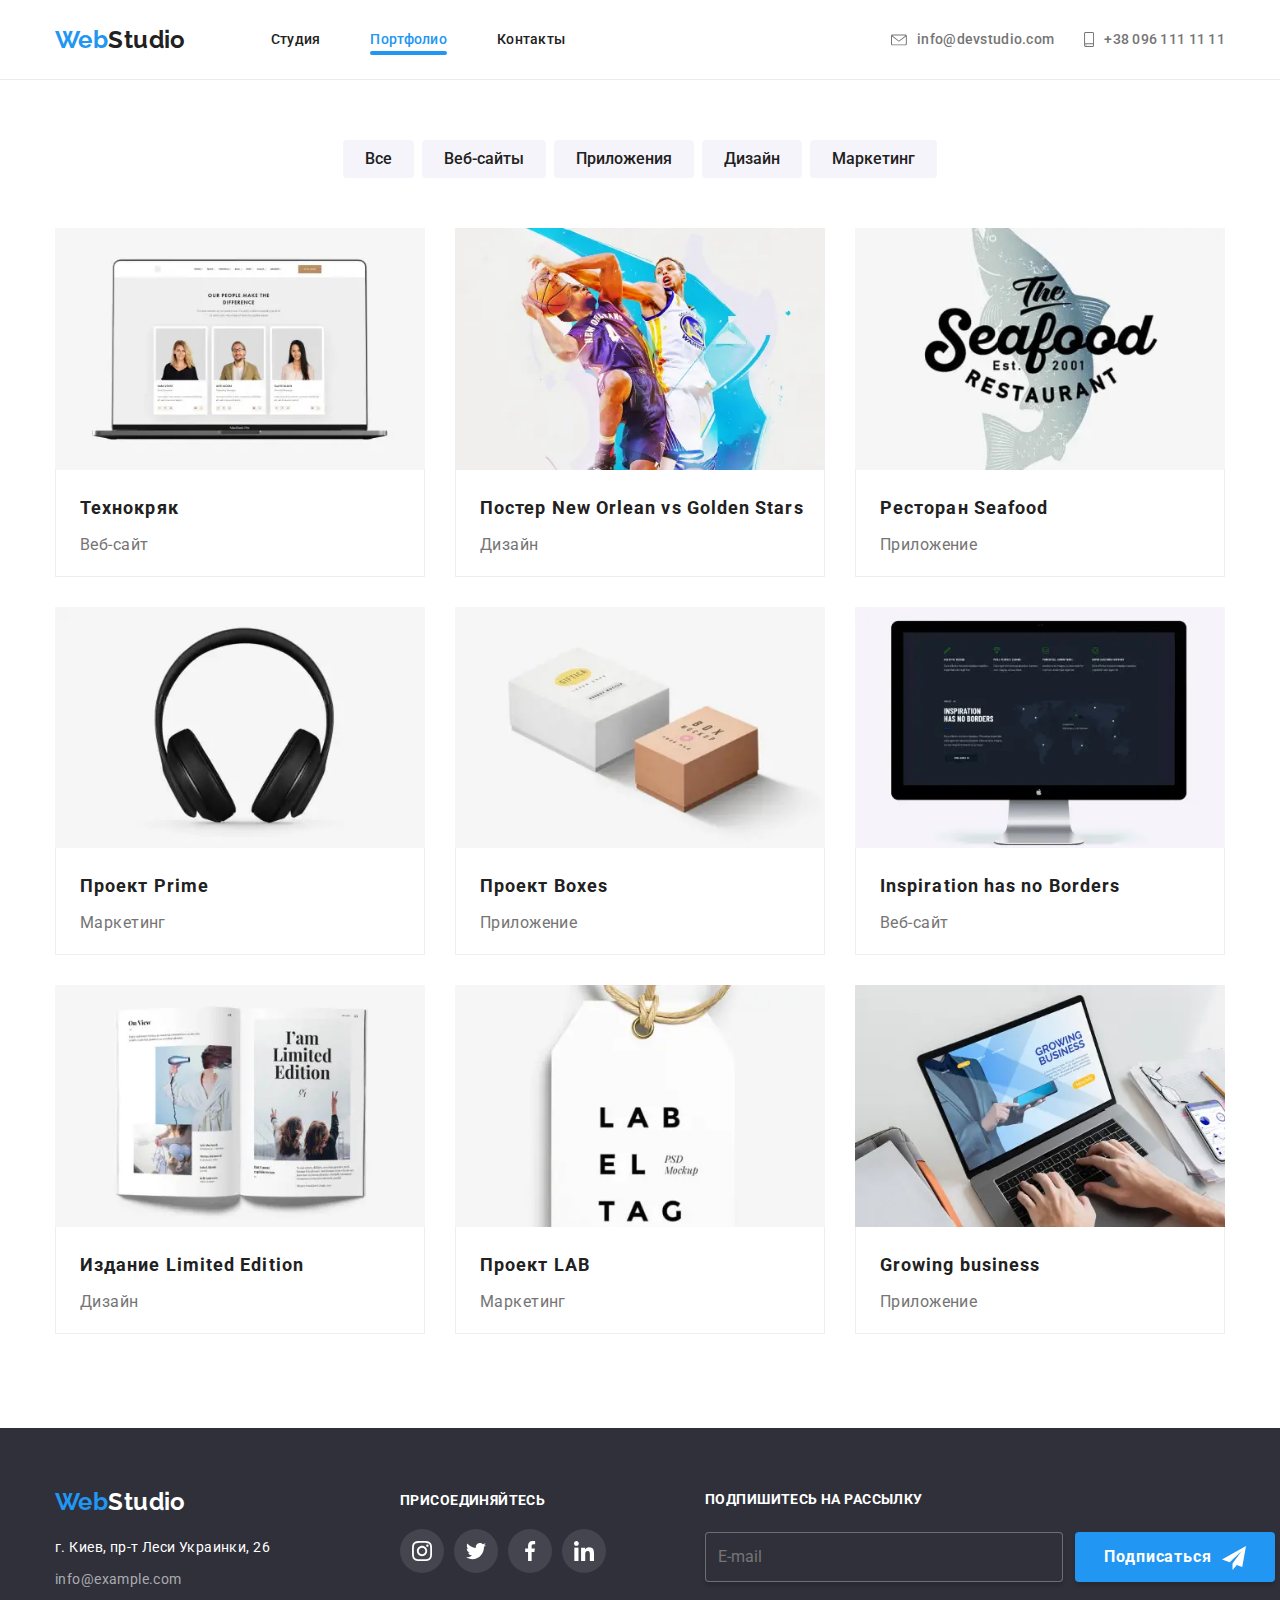
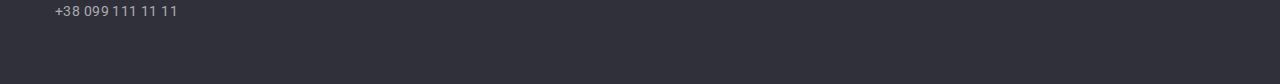
==== commit ba229e22: "+modal" ====
--- a/portfolio.html
+++ b/portfolio.html
@@ -443,49 +443,51 @@
     <!-- Футер -->
     <footer>
       <div class="container footer-flex">
-        <div class="contacts-container">
-          <a href="./index.html" class="logo logo-footer">
-            <span class="logo-color">Web</span>
-            Studio
-          </a>
-
-          <p class="address">г. Киев, пр-т Леси Украинки, 26</p>
-          <p class="mail-footer">info@example.com</p>
-          <p class="phone-footer">+38 099 111 11 11</p>
-        </div>
-
-        <div class="socials-container">
-          <p class="text-footer">Присоединяйтесь</p>
-          <ul class="socials-list">
-            <li class="item">
-              <a href="instagram.com" class="icon-bg-footer">
-                <svg class="icon-footer" width="20" height="20">
-                  <use href="./images/sprite.svg#instagram"></use>
-                </svg>
-              </a>
-            </li>
-            <li class="item">
-              <a href="twitter.com" class="icon-bg-footer">
-                <svg class="icon-footer" width="20" height="20">
-                  <use href="./images/sprite.svg#twitter"></use>
-                </svg>
-              </a>
-            </li>
-            <li class="item">
-              <a href="facebook.com" class="icon-bg-footer">
-                <svg class="icon-footer" width="20" height="20">
-                  <use href="./images/sprite.svg#facebook"></use>
-                </svg>
-              </a>
-            </li>
-            <li class="item">
-              <a href="linkidin.com" class="icon-bg-footer">
-                <svg class="icon-footer" width="20" height="20">
-                  <use href="./images/sprite.svg#linkedin"></use>
-                </svg>
-              </a>
-            </li>
-          </ul>
+        <div class="flex-wrap">
+          <div class="contacts-container">
+            <a href="./index.html" class="logo logo-footer">
+              <span class="logo-color">Web</span>
+              Studio
+            </a>
+
+            <p class="address">г. Киев, пр-т Леси Украинки, 26</p>
+            <p class="mail-footer">info@example.com</p>
+            <p class="phone-footer">+38 099 111 11 11</p>
+          </div>
+
+          <div class="socials-container">
+            <p class="text-footer">Присоединяйтесь</p>
+            <ul class="socials-list">
+              <li class="item">
+                <a href="instagram.com" class="icon-bg-footer">
+                  <svg class="icon-footer" width="20" height="20">
+                    <use href="./images/sprite.svg#instagram"></use>
+                  </svg>
+                </a>
+              </li>
+              <li class="item">
+                <a href="twitter.com" class="icon-bg-footer">
+                  <svg class="icon-footer" width="20" height="20">
+                    <use href="./images/sprite.svg#twitter"></use>
+                  </svg>
+                </a>
+              </li>
+              <li class="item">
+                <a href="facebook.com" class="icon-bg-footer">
+                  <svg class="icon-footer" width="20" height="20">
+                    <use href="./images/sprite.svg#facebook"></use>
+                  </svg>
+                </a>
+              </li>
+              <li class="item">
+                <a href="linkidin.com" class="icon-bg-footer">
+                  <svg class="icon-footer" width="20" height="20">
+                    <use href="./images/sprite.svg#linkedin"></use>
+                  </svg>
+                </a>
+              </li>
+            </ul>
+          </div>
         </div>
 
         <div class="subscribe-container">
--- a/css/portfolio.min.css
+++ b/css/portfolio.min.css
@@ -1,2 +1,2 @@
-h1{position:absolute;width:1px;height:1px;margin:-1px;border:0;padding:0;clip:rect(0 0 0 0);overflow:hidden}ul,h1,h2{margin-top:0px;margin-bottom:0px}.logo,.logo-footer{font-family:Raleway,sans-serif;font-weight:700}html{-webkit-box-sizing:border-box;box-sizing:border-box}*,*::after,*::before{-webkit-box-sizing:inherit;box-sizing:inherit}body{-webkit-user-select:none;-moz-user-select:none;-ms-user-select:none;user-select:none;background-color:#fff;color:#757575;margin:0;font-family:Roboto,sans-serif;letter-spacing:0.03em;font-size:14px;line-height:1.71}body.modal-open{overflow:hidden}ul{list-style:none;padding-left:0px}a{text-decoration:none;color:#212121}img{display:block;height:auto;max-width:100%}.container{padding-left:15px;padding-right:15px;margin-left:auto;margin-right:auto}@media screen and (min-width: 480px){.container{width:480px}}@media screen and (min-width: 768px){.container{width:768px}}@media screen and (min-width: 1200px){.container{width:1200px}}a.mail,a.phone{color:#757575}.page-header{position:relative;width:100%;height:60px;background-color:rgba(255,255,255,0.85);border-bottom:1px solid #ececec}.header-style{-webkit-box-align:center;-ms-flex-align:center;align-items:center;font-weight:500;font-size:18px;line-height:1.16;letter-spacing:0.02em}.header-style .link,.header-style .mail,.header-style .phone{-webkit-transition:color 250ms cubic-bezier(0.4, 0, 0.2, 1);transition:color 250ms cubic-bezier(0.4, 0, 0.2, 1)}.header-style .link:hover,.header-style .link:focus,.header-style .mail:hover,.header-style .mail:focus,.header-style .phone:hover,.header-style .phone:focus{color:#2196f3;cursor:pointer}.site-nav .link.current-index{color:#2196f3}.page-header .main-nav{display:-webkit-box;display:-ms-flexbox;display:flex;-webkit-box-align:center;-ms-flex-align:center;align-items:center;-webkit-box-pack:justify;-ms-flex-pack:justify;justify-content:space-between;height:60px}.site-nav{margin-top:60px}.site-nav .item+.item{margin-top:50px}.contacts{margin-top:60px;margin-bottom:60px}.contacts .mobile-header{margin-top:16px}.site-nav .link.current-index{position:relative}.site-nav .link.current-index::after{content:'';display:inline-block;position:absolute;right:0;bottom:-8px;width:100%;height:4px;background-color:#2196f3;border-radius:2px}.envelope-icon,.phone-icon{margin-right:5px;fill:currentColor}.logo{font-size:24px;line-height:1.16}.logo-color{color:#2196f3}.logo-footer{padding:0px;margin-right:0px;color:#fff}.menu-button{display:-webkit-inline-box;display:-ms-inline-flexbox;display:inline-flex;margin:0;padding:0;border:none;background-color:transparent;padding:10px}.icon-menu{display:none;fill:currentColor}.menu-button:hover .icon-menu,.menu-button:focus .icon-menu{color:#2196f3}.menu-button.is-open .icon-menu{display:block}.menu-button.is-open .icon-cross{display:none}.icon-cross{fill:currentColor}.menu-button:hover .icon-cross,.menu-button:focus .icon-cross{color:#2196f3}.menu-container{display:none;z-index:1;position:absolute;top:101%;left:0;width:100%;height:393px;background-color:#fff;text-align:center}.menu-container.is-open{display:block}footer{background-color:#2f303a;padding-top:60px;text-align:center;padding-bottom:60px}.contacts-container .address{color:#fff;margin-top:20px;margin-bottom:8px}.contacts-container .mail-footer,.contacts-container .phone-footer{color:rgba(255,255,255,0.6);margin:0px}.contacts-container .mail-footer{margin-bottom:9px}.socials-list{display:-webkit-box;display:-ms-flexbox;display:flex;-webkit-box-pack:center;-ms-flex-pack:center;justify-content:center;margin-bottom:60px}.socials-list .item+.item{margin-left:10px}.icon-bg-footer{display:-webkit-box;display:-ms-flexbox;display:flex;-webkit-box-pack:center;-ms-flex-pack:center;justify-content:center;-webkit-box-align:center;-ms-flex-align:center;align-items:center;width:44px;height:44px;fill:#fff;background-color:#45454f;border-radius:50%;-webkit-transition:background-color 250ms cubic-bezier(0.4, 0, 0.2, 1);transition:background-color 250ms cubic-bezier(0.4, 0, 0.2, 1)}.icon-bg-footer:hover,.icon-bg-footer:focus{background-color:#2196f3}.form-wrapper{display:-webkit-box;display:-ms-flexbox;display:flex;-webkit-box-orient:vertical;-webkit-box-direction:normal;-ms-flex-direction:column;flex-direction:column}.subscribe-form label,.text-footer{margin-top:60px;margin-bottom:20px;color:#fff;font-weight:700;font-size:14px;line-height:1.14;text-transform:uppercase}.form-wrapper input{width:100%;height:50px;padding:0px 12px;font-size:16px;line-height:1.87;background-color:#2f303a;color:#fff;border:1px solid rgba(255,255,255,0.3);border-radius:4px;-webkit-box-shadow:0px 4px 4px rgba(0,0,0,0.15);box-shadow:0px 4px 4px rgba(0,0,0,0.15)}@media screen and (max-width: 1199px){.form-wrapper input{max-width:450px;margin-bottom:20px;margin-top:20px}}.form-wrapper input:focus{outline:none;border:1px solid #dfdfdf;-webkit-transition:border 250ms cubic-bezier(0.4, 0, 0.2, 1);transition:border 250ms cubic-bezier(0.4, 0, 0.2, 1)}.button{display:inline-block;text-align:center;border-radius:4px;padding:10px 30px;width:200px;height:50px;margin:0 auto;border:none;color:#fff;background-color:#2196f3;font-weight:700;font-size:16px;line-height:1.87;letter-spacing:0.06em;-webkit-box-shadow:0px 4px 4px rgba(0,0,0,0.15);box-shadow:0px 4px 4px rgba(0,0,0,0.15);-webkit-transition:background-color 250ms cubic-bezier(0.4, 0, 0.2, 1);transition:background-color 250ms cubic-bezier(0.4, 0, 0.2, 1)}.button:hover,.button:focus{background-color:#1d74bb;cursor:pointer}.subscribe-button{padding:10px 28px;overflow:hidden}.subscribe-button::after{content:'';width:24px;height:24px;vertical-align:middle;display:-webkit-inline-box;display:-ms-inline-flexbox;display:inline-flex;margin-left:10px;background-image:url(../images/6footer/button-icon.svg);-webkit-transition:-webkit-transform 250ms cubic-bezier(0.4, 0, 0.2, 1);transition:-webkit-transform 250ms cubic-bezier(0.4, 0, 0.2, 1);transition:transform 250ms cubic-bezier(0.4, 0, 0.2, 1);transition:transform 250ms cubic-bezier(0.4, 0, 0.2, 1), -webkit-transform 250ms cubic-bezier(0.4, 0, 0.2, 1)}.subscribe-button:hover::after,.subscribe-button:focus::after{-webkit-transform:translateY(-40px) translateX(30px);transform:translateY(-40px) translateX(30px)}.section{padding-top:60px}.filter-list{display:-webkit-box;display:-ms-flexbox;display:flex;-ms-flex-wrap:wrap;flex-wrap:wrap;margin:-4px}.filter-list .item{margin:4px}.filter-list .filter{padding:6px 22px;border-radius:4px;background-color:#f5f4fa;color:#212121;font-family:Roboto, sans-serif;font-weight:500;font-size:16px;line-height:1.62;border:none;-webkit-transition:color 250ms cubic-bezier(0.4, 0, 0.2, 1);transition:color 250ms cubic-bezier(0.4, 0, 0.2, 1);-webkit-transition:-webkit-box-shadow 250ms cubic-bezier(0.4, 0, 0.2, 1);transition:-webkit-box-shadow 250ms cubic-bezier(0.4, 0, 0.2, 1);transition:box-shadow 250ms cubic-bezier(0.4, 0, 0.2, 1);transition:box-shadow 250ms cubic-bezier(0.4, 0, 0.2, 1), -webkit-box-shadow 250ms cubic-bezier(0.4, 0, 0.2, 1);-webkit-transition:background-color 250ms cubic-bezier(0.4, 0, 0.2, 1);transition:background-color 250ms cubic-bezier(0.4, 0, 0.2, 1)}.filter-list .filter:hover,.filter-list .filter:focus{color:#fff;background-color:#2196f3;cursor:pointer;outline:none;border-radius:4px;-webkit-box-shadow:0px 2px 2px rgba(0,0,0,0.12),0px 1px 2px rgba(0,0,0,0.08),0px 3px 1px rgba(0,0,0,0.1);box-shadow:0px 2px 2px rgba(0,0,0,0.12),0px 1px 2px rgba(0,0,0,0.08),0px 3px 1px rgba(0,0,0,0.1)}.examples{display:-webkit-box;display:-ms-flexbox;display:flex;-webkit-box-orient:vertical;-webkit-box-direction:normal;-ms-flex-direction:column;flex-direction:column;-webkit-box-pack:center;-ms-flex-pack:center;justify-content:center;-webkit-box-align:center;-ms-flex-align:center;align-items:center;padding-top:40px}.examples .examples-title{color:#212121;margin-left:24px;padding-top:20px;font-weight:700;font-size:18px;line-height:2;letter-spacing:0.06em}.examples-subtitle{color:#757575;margin-left:24px;margin-right:24px;font-size:16px;line-height:1.87}.examples .item{max-width:450px}.examples .item:not(:last-child){margin-bottom:30px}.examples .item:last-child{margin-bottom:60px}.border{border-bottom:1px solid #eeeeee;border-right:1px solid #eeeeee;border-left:1px solid #eeeeee}h2{margin-top:0px;margin-bottom:4px}p{margin-top:0px}.examples .img-wrapper{position:relative;overflow:hidden}.examples-text{position:absolute;top:50%;left:50%;-webkit-transform:translate(-50%, -50%);transform:translate(-50%, -50%);width:100%;max-width:402px;margin:0px;padding:0px 10px;font-size:18px;line-height:1.56;color:#fff}.examples-text a:hover,.examples-text a:focus{opacity:1}.overlay-text{position:absolute;top:0;left:0;width:100%;height:100%;background-color:#2196f3;-webkit-transform:translateY(101%);transform:translateY(101%);-webkit-transition:-webkit-transform 250ms cubic-bezier(0.4, 0, 0.2, 1);transition:-webkit-transform 250ms cubic-bezier(0.4, 0, 0.2, 1);transition:transform 250ms cubic-bezier(0.4, 0, 0.2, 1);transition:transform 250ms cubic-bezier(0.4, 0, 0.2, 1), -webkit-transform 250ms cubic-bezier(0.4, 0, 0.2, 1)}a:hover .overlay-text,a:focus .overlay-text{-webkit-transform:translateY(0);transform:translateY(0)}
+h1{position:absolute;width:1px;height:1px;margin:-1px;border:0;padding:0;clip:rect(0 0 0 0);overflow:hidden}ul,h1,h2{margin-top:0px;margin-bottom:0px}.logo,.logo-footer{font-family:Raleway,sans-serif;font-weight:700}html{-webkit-box-sizing:border-box;box-sizing:border-box}*,*::after,*::before{-webkit-box-sizing:inherit;box-sizing:inherit}body{-webkit-user-select:none;-moz-user-select:none;-ms-user-select:none;user-select:none;background-color:#fff;color:#757575;margin:0;font-family:Roboto,sans-serif;letter-spacing:0.03em;font-size:14px;line-height:1.71}body.modal-open{overflow:hidden}ul{list-style:none;padding-left:0px}a{text-decoration:none;color:#212121}img{display:block;height:auto;max-width:100%}.container{padding-left:15px;padding-right:15px;margin-left:auto;margin-right:auto}@media screen and (min-width: 480px){.container{width:480px}}@media screen and (min-width: 768px){.container{width:768px}}@media screen and (min-width: 1200px){.container{width:1200px}}a.mail,a.phone{color:#757575}.page-header{position:relative;width:100%;height:60px;background-color:rgba(255,255,255,0.85);border-bottom:1px solid #ececec}@media screen and (min-width: 768px){.page-header{height:80px;position:static}}.header-style{-webkit-box-align:center;-ms-flex-align:center;align-items:center;font-weight:500;font-size:18px;line-height:1.16;letter-spacing:0.02em}@media screen and (min-width: 768px){.header-style{font-size:14px;line-height:1.16}}@media screen and (min-width: 1200px){.header-style{font-size:14px;line-height:1.14}}.header-style .link,.header-style .mail,.header-style .phone{-webkit-transition:color 250ms cubic-bezier(0.4, 0, 0.2, 1);transition:color 250ms cubic-bezier(0.4, 0, 0.2, 1)}.header-style .link:hover,.header-style .link:focus,.header-style .mail:hover,.header-style .mail:focus,.header-style .phone:hover,.header-style .phone:focus{color:#2196f3;cursor:pointer}.site-nav .link.current-index{color:#2196f3}.page-header .main-nav{display:-webkit-box;display:-ms-flexbox;display:flex;-webkit-box-align:center;-ms-flex-align:center;align-items:center;-webkit-box-pack:justify;-ms-flex-pack:justify;justify-content:space-between;height:60px}@media screen and (min-width: 768px){.page-header .main-nav{height:80px}}.site-nav{margin-top:60px}@media screen and (min-width: 768px){.site-nav{margin-top:0;margin-left:81px;display:-webkit-box;display:-ms-flexbox;display:flex;font-size:14;line-height:1.14}}@media screen and (min-width: 1200px){.site-nav{margin-left:85px}}.site-nav .item+.item{margin-top:50px}@media screen and (min-width: 768px){.site-nav .item+.item{margin-top:0;margin-left:50px}}.contacts{margin-top:60px;margin-bottom:60px}@media screen and (min-width: 768px){.contacts{margin-top:21px;margin-bottom:21px;margin-left:auto}}@media screen and (min-width: 1200px){.contacts{display:-webkit-box;display:-ms-flexbox;display:flex;-webkit-box-align:center;-ms-flex-align:center;align-items:center}}.contacts .mobile-header{margin-top:16px}@media screen and (min-width: 768px){.contacts .mobile-header{margin-top:10px}}@media screen and (min-width: 1200px){.contacts .mobile-header{margin:0}}@media screen and (min-width: 1200px){.contacts .item+.item{margin-left:30px}}.site-nav .link.current-index{position:relative}.site-nav .link.current-index::after{content:'';display:inline-block;position:absolute;right:0;bottom:-8px;width:100%;height:4px;background-color:#2196f3;border-radius:2px}.envelope-icon,.phone-icon{margin-right:5px;fill:currentColor}@media screen and (min-width: 768px){.envelope-icon,.phone-icon{margin-right:8px;margin-bottom:2px}}@media screen and (min-width: 1200px){.envelope-icon,.phone-icon{margin-right:10px}}@media screen and (min-width: 1200px){.envelope-icon{margin-top:2px}}@media screen and (min-width: 768px){.mail,.phone{display:-webkit-box;display:-ms-flexbox;display:flex;-webkit-box-align:center;-ms-flex-align:center;align-items:center}}.logo{font-size:24px;line-height:1.16}@media screen and (min-width: 768px){.logo{display:-webkit-box;display:-ms-flexbox;display:flex}}.logo-color{color:#2196f3}.logo-footer{padding:0px;margin-right:0px;color:#fff}@media screen and (min-width: 768px) and (max-width: 1199px){.logo-footer{display:-webkit-box;display:-ms-flexbox;display:flex;-webkit-box-pack:center;-ms-flex-pack:center;justify-content:center}}.menu-button{display:-webkit-inline-box;display:-ms-inline-flexbox;display:inline-flex;margin:0;padding:0;border:none;background-color:transparent;padding:10px}@media screen and (min-width: 768px){.menu-button{display:none}}.icon-menu{display:none;fill:currentColor}.menu-button:hover .icon-menu,.menu-button:focus .icon-menu{color:#2196f3}.menu-button.is-open .icon-menu{display:block}.menu-button.is-open .icon-cross{display:none}.icon-cross{fill:currentColor}.menu-button:hover .icon-cross,.menu-button:focus .icon-cross{color:#2196f3}.menu-container{display:none;z-index:1;position:absolute;top:101%;left:0;width:100%;height:393px;background-color:#fff;text-align:center}.menu-container.is-open{display:block}@media screen and (min-width: 768px){.menu-container{display:-webkit-inline-box;display:-ms-inline-flexbox;display:inline-flex;position:static;height:80px;background-color:transparent}}footer{background-color:#2f303a;padding-top:60px;padding-bottom:60px}@media screen and (max-width: 1199px){footer{text-align:center}}@media screen and (min-width: 768px) and (max-width: 1199px){.flex-wrap{display:-webkit-box;display:-ms-flexbox;display:flex;-ms-flex-pack:distribute;justify-content:space-around}}@media screen and (min-width: 1200px){.footer-flex{position:relative;display:-webkit-box;display:-ms-flexbox;display:flex;-webkit-box-pack:justify;-ms-flex-pack:justify;justify-content:space-between}}.contacts-container .address{color:#fff;margin-top:20px;margin-bottom:8px}.contacts-container .mail-footer,.contacts-container .phone-footer{color:rgba(255,255,255,0.6);margin:0px}.contacts-container .mail-footer{margin-bottom:9px}@media screen and (min-width: 1200px){.socials-container{position:absolute;top:0;left:30%;display:-webkit-box;display:-ms-flexbox;display:flex;-webkit-box-orient:vertical;-webkit-box-direction:normal;-ms-flex-direction:column;flex-direction:column;-webkit-box-pack:center;-ms-flex-pack:center;justify-content:center}}.socials-list{display:-webkit-box;display:-ms-flexbox;display:flex;-webkit-box-pack:center;-ms-flex-pack:center;justify-content:center;-webkit-box-align:center;-ms-flex-align:center;align-items:center;margin-bottom:102px}.socials-list .item+.item{margin-left:10px}.icon-bg-footer{display:-webkit-box;display:-ms-flexbox;display:flex;-webkit-box-pack:center;-ms-flex-pack:center;justify-content:center;-webkit-box-align:center;-ms-flex-align:center;align-items:center;width:44px;height:44px;fill:#fff;background-color:#45454f;border-radius:50%;-webkit-transition:background-color 250ms cubic-bezier(0.4, 0, 0.2, 1);transition:background-color 250ms cubic-bezier(0.4, 0, 0.2, 1)}.icon-bg-footer:hover,.icon-bg-footer:focus{background-color:#2196f3}.form-wrapper{display:-webkit-box;display:-ms-flexbox;display:flex;margin-top:20px}@media screen and (max-width: 1199px){.form-wrapper{-webkit-box-orient:vertical;-webkit-box-direction:normal;-ms-flex-direction:column;flex-direction:column}}.subscribe-form label,.text-footer{margin-bottom:20px;color:#fff;font-weight:700;font-size:14px;line-height:1.14;text-transform:uppercase}@media screen and (max-width: 767px){.subscribe-form label,.text-footer{margin-top:60px}}@media screen and (min-width: 1200px){.text-footer{margin:0;margin-top:5px;margin-bottom:20px}}@media screen and (min-width: 1200px){.subscribe-container{margin-right:-50px}}.form-wrapper input{width:100%;height:50px;padding:0px 12px;font-size:16px;line-height:1.87;background-color:#2f303a;color:#fff;border:1px solid rgba(255,255,255,0.3);border-radius:4px;-webkit-box-shadow:0px 4px 4px rgba(0,0,0,0.15);box-shadow:0px 4px 4px rgba(0,0,0,0.15)}@media screen and (max-width: 1199px){.form-wrapper input{max-width:450px;margin:0 auto;margin-bottom:20px}}@media screen and (min-width: 1200px){.form-wrapper input{width:358px;margin-right:12px}}.form-wrapper input:focus{outline:none;border:1px solid #dfdfdf;-webkit-transition:border 250ms cubic-bezier(0.4, 0, 0.2, 1);transition:border 250ms cubic-bezier(0.4, 0, 0.2, 1)}.button{display:inline-block;text-align:center;border-radius:4px;padding:10px 30px;width:200px;height:50px;margin:0 auto;border:none;color:#fff;background-color:#2196f3;font-weight:700;font-size:16px;line-height:1.87;letter-spacing:0.06em;-webkit-box-shadow:0px 4px 4px rgba(0,0,0,0.15);box-shadow:0px 4px 4px rgba(0,0,0,0.15);-webkit-transition:background-color 250ms cubic-bezier(0.4, 0, 0.2, 1);transition:background-color 250ms cubic-bezier(0.4, 0, 0.2, 1)}.button:hover,.button:focus{background-color:#1d74bb;cursor:pointer}.subscribe-button{padding:10px 28px;overflow:hidden}.subscribe-button::after{content:'';width:24px;height:24px;vertical-align:middle;display:-webkit-inline-box;display:-ms-inline-flexbox;display:inline-flex;margin-left:10px;background-image:url(../images/6footer/button-icon.svg);-webkit-transition:-webkit-transform 250ms cubic-bezier(0.4, 0, 0.2, 1);transition:-webkit-transform 250ms cubic-bezier(0.4, 0, 0.2, 1);transition:transform 250ms cubic-bezier(0.4, 0, 0.2, 1);transition:transform 250ms cubic-bezier(0.4, 0, 0.2, 1), -webkit-transform 250ms cubic-bezier(0.4, 0, 0.2, 1)}.subscribe-button:hover::after,.subscribe-button:focus::after{-webkit-transform:translateY(-40px) translateX(30px);transform:translateY(-40px) translateX(30px)}.section{padding-top:60px}.filter-list{display:-webkit-box;display:-ms-flexbox;display:flex}@media screen and (max-width: 767px){.filter-list{-ms-flex-wrap:wrap;flex-wrap:wrap;margin:-4px}}@media screen and (min-width: 768px){.filter-list{-webkit-box-pack:center;-ms-flex-pack:center;justify-content:center}}@media screen and (max-width: 767px){.filter-list .item{margin:4px}}@media screen and (min-width: 768px){.filter-list .item+.item{margin-left:8px}}.filter-list .filter{padding:6px 22px;border-radius:4px;background-color:#f5f4fa;color:#212121;font-family:Roboto, sans-serif;font-weight:500;font-size:16px;line-height:1.62;border:none;-webkit-transition:color 250ms cubic-bezier(0.4, 0, 0.2, 1);transition:color 250ms cubic-bezier(0.4, 0, 0.2, 1);-webkit-transition:-webkit-box-shadow 250ms cubic-bezier(0.4, 0, 0.2, 1);transition:-webkit-box-shadow 250ms cubic-bezier(0.4, 0, 0.2, 1);transition:box-shadow 250ms cubic-bezier(0.4, 0, 0.2, 1);transition:box-shadow 250ms cubic-bezier(0.4, 0, 0.2, 1), -webkit-box-shadow 250ms cubic-bezier(0.4, 0, 0.2, 1);-webkit-transition:background-color 250ms cubic-bezier(0.4, 0, 0.2, 1);transition:background-color 250ms cubic-bezier(0.4, 0, 0.2, 1)}.filter-list .filter:hover,.filter-list .filter:focus{color:#fff;background-color:#2196f3;cursor:pointer;outline:none;border-radius:4px;-webkit-box-shadow:0px 2px 2px rgba(0,0,0,0.12),0px 1px 2px rgba(0,0,0,0.08),0px 3px 1px rgba(0,0,0,0.1);box-shadow:0px 2px 2px rgba(0,0,0,0.12),0px 1px 2px rgba(0,0,0,0.08),0px 3px 1px rgba(0,0,0,0.1)}.examples{display:-webkit-box;display:-ms-flexbox;display:flex;-webkit-box-pack:center;-ms-flex-pack:center;justify-content:center;-webkit-box-align:center;-ms-flex-align:center;align-items:center}@media screen and (max-width: 767px){.examples{padding-top:40px;-webkit-box-orient:vertical;-webkit-box-direction:normal;-ms-flex-direction:column;flex-direction:column}}@media screen and (min-width: 768px) and (max-width: 1199px){.examples{padding-top:30px;padding-bottom:60px;margin:-15px;-ms-flex-wrap:wrap;flex-wrap:wrap}}@media screen and (min-width: 1199px){.examples{padding-top:50px;padding-bottom:94px;margin:-15px;-ms-flex-wrap:wrap;flex-wrap:wrap}}.examples .examples-title{color:#212121;margin-left:24px;padding-top:20px;font-weight:700;font-size:18px;line-height:2;letter-spacing:0.06em}.examples-subtitle{color:#757575;margin-left:24px;margin-right:24px;font-size:16px;line-height:1.87}@media screen and (max-width: 767px){.examples .item{max-width:450px}.examples .item:not(:last-child){margin-bottom:30px}.examples .item:last-child{margin-bottom:60px}}@media screen and (min-width: 767px) and (max-width: 1199px){.examples .item{max-width:354px;margin:15px}.examples .item:last-child{margin-right:auto}}@media screen and (min-width: 1199px){.examples .item{max-width:370px;margin:15px}}.border{border-bottom:1px solid #eeeeee;border-right:1px solid #eeeeee;border-left:1px solid #eeeeee}h2{margin-top:0px;margin-bottom:4px}p{margin-top:0px}.examples .img-wrapper{position:relative;overflow:hidden}.examples-text{position:absolute;top:50%;left:50%;-webkit-transform:translate(-50%, -50%);transform:translate(-50%, -50%);width:100%;max-width:402px;margin:0px;padding:0px 10px;font-size:18px;line-height:1.56;color:#fff}.examples-text a:hover,.examples-text a:focus{opacity:1}.overlay-text{position:absolute;top:0;left:0;width:100%;height:100%;background-color:#2196f3;-webkit-transform:translateY(101%);transform:translateY(101%);-webkit-transition:-webkit-transform 250ms cubic-bezier(0.4, 0, 0.2, 1);transition:-webkit-transform 250ms cubic-bezier(0.4, 0, 0.2, 1);transition:transform 250ms cubic-bezier(0.4, 0, 0.2, 1);transition:transform 250ms cubic-bezier(0.4, 0, 0.2, 1), -webkit-transform 250ms cubic-bezier(0.4, 0, 0.2, 1)}a:hover .overlay-text,a:focus .overlay-text{-webkit-transform:translateY(0);transform:translateY(0)}
 /*# sourceMappingURL=portfolio.min.css.map */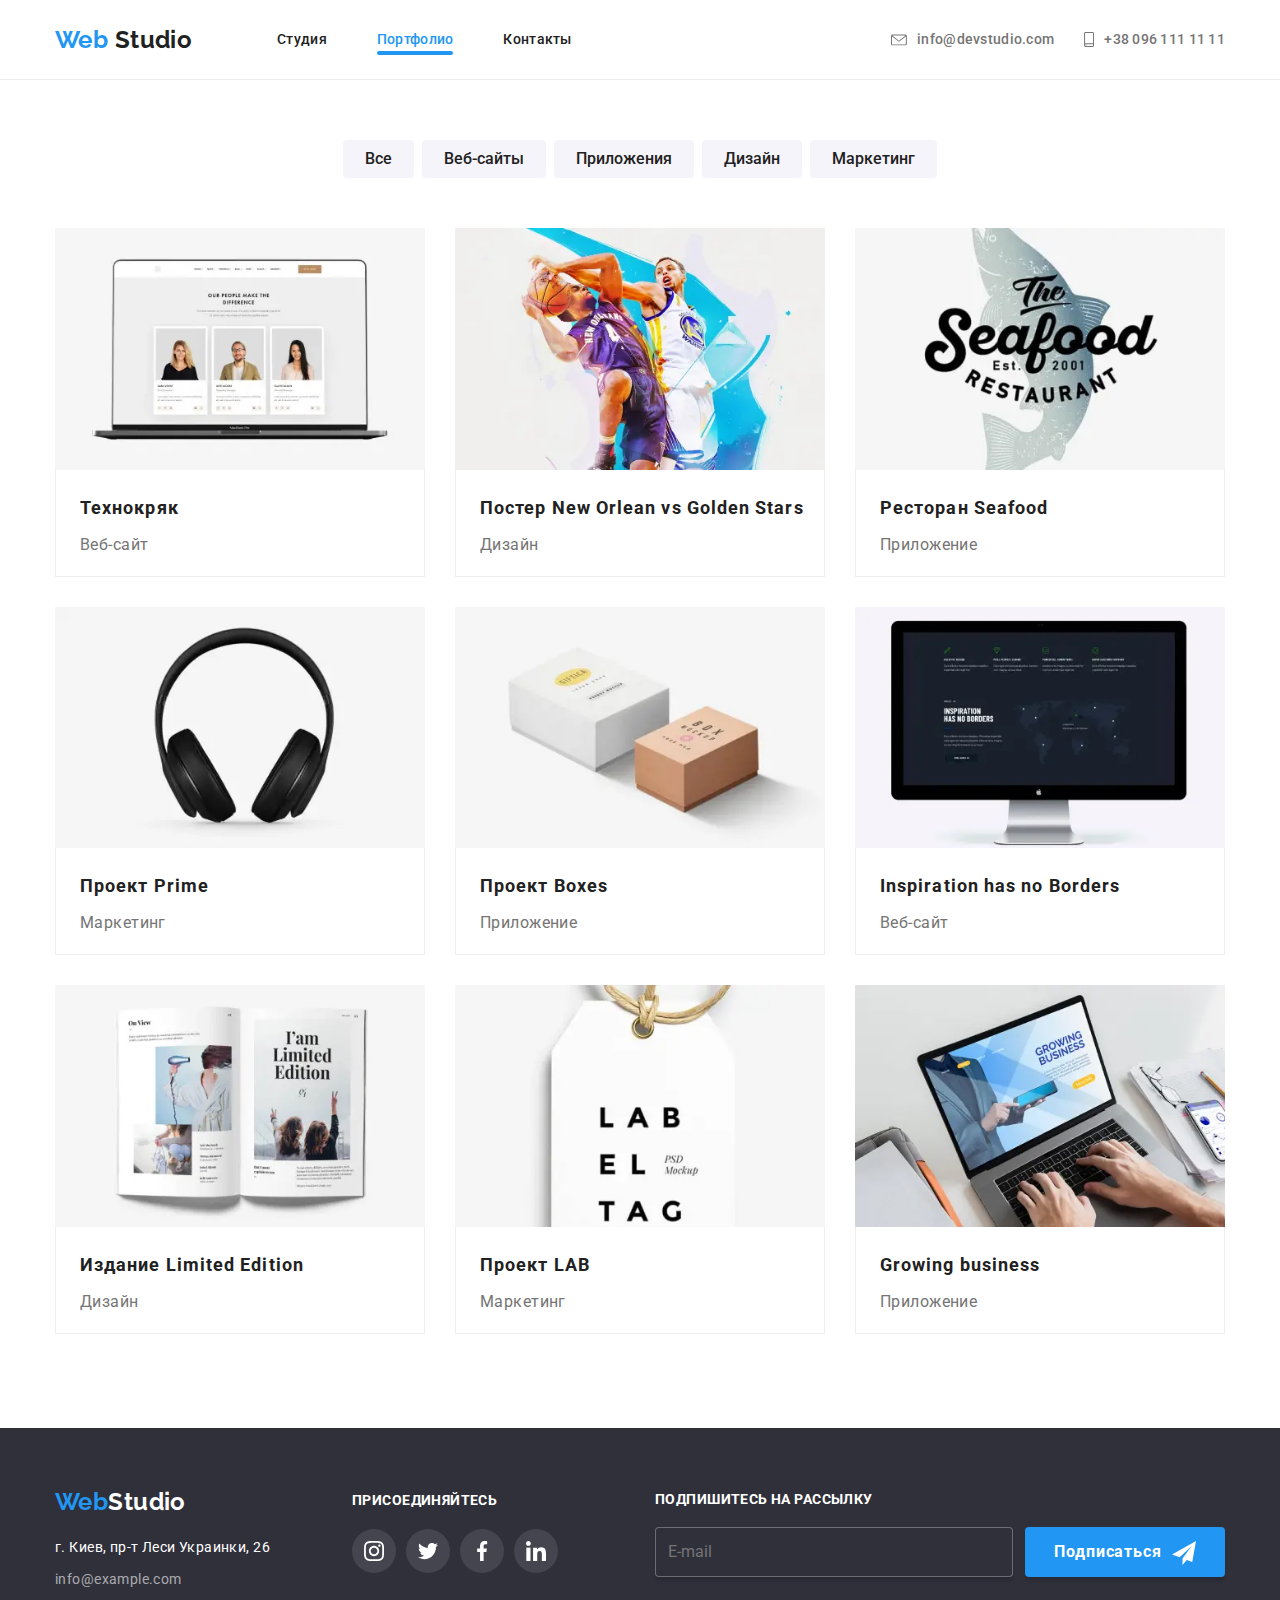
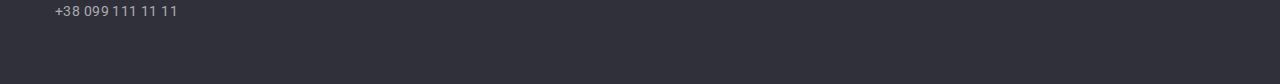
==== commit df93d350: "+fixed" ====
--- a/portfolio.html
+++ b/portfolio.html
@@ -21,7 +21,8 @@
         <nav class="main-nav">
           <a href="./index.html" class="logo">
             <span class="logo-color">Web</span>
-            Studio
+            &nbsp
+            <span>Studio</span>
           </a>
 
           <button
--- a/css/portfolio.min.css
+++ b/css/portfolio.min.css
@@ -1,2 +1,2 @@
-h1{position:absolute;width:1px;height:1px;margin:-1px;border:0;padding:0;clip:rect(0 0 0 0);overflow:hidden}ul,h1,h2{margin-top:0px;margin-bottom:0px}.logo,.logo-footer{font-family:Raleway,sans-serif;font-weight:700}html{-webkit-box-sizing:border-box;box-sizing:border-box}*,*::after,*::before{-webkit-box-sizing:inherit;box-sizing:inherit}body{-webkit-user-select:none;-moz-user-select:none;-ms-user-select:none;user-select:none;background-color:#fff;color:#757575;margin:0;font-family:Roboto,sans-serif;letter-spacing:0.03em;font-size:14px;line-height:1.71}body.modal-open{overflow:hidden}ul{list-style:none;padding-left:0px}a{text-decoration:none;color:#212121}img{display:block;height:auto;max-width:100%}.container{padding-left:15px;padding-right:15px;margin-left:auto;margin-right:auto}@media screen and (min-width: 480px){.container{width:480px}}@media screen and (min-width: 768px){.container{width:768px}}@media screen and (min-width: 1200px){.container{width:1200px}}a.mail,a.phone{color:#757575}.page-header{position:relative;width:100%;height:60px;background-color:rgba(255,255,255,0.85);border-bottom:1px solid #ececec}@media screen and (min-width: 768px){.page-header{height:80px;position:static}}.header-style{-webkit-box-align:center;-ms-flex-align:center;align-items:center;font-weight:500;font-size:18px;line-height:1.16;letter-spacing:0.02em}@media screen and (min-width: 768px){.header-style{font-size:14px;line-height:1.16}}@media screen and (min-width: 1200px){.header-style{font-size:14px;line-height:1.14}}.header-style .link,.header-style .mail,.header-style .phone{-webkit-transition:color 250ms cubic-bezier(0.4, 0, 0.2, 1);transition:color 250ms cubic-bezier(0.4, 0, 0.2, 1)}.header-style .link:hover,.header-style .link:focus,.header-style .mail:hover,.header-style .mail:focus,.header-style .phone:hover,.header-style .phone:focus{color:#2196f3;cursor:pointer}.site-nav .link.current-index{color:#2196f3}.page-header .main-nav{display:-webkit-box;display:-ms-flexbox;display:flex;-webkit-box-align:center;-ms-flex-align:center;align-items:center;-webkit-box-pack:justify;-ms-flex-pack:justify;justify-content:space-between;height:60px}@media screen and (min-width: 768px){.page-header .main-nav{height:80px}}.site-nav{margin-top:60px}@media screen and (min-width: 768px){.site-nav{margin-top:0;margin-left:81px;display:-webkit-box;display:-ms-flexbox;display:flex;font-size:14;line-height:1.14}}@media screen and (min-width: 1200px){.site-nav{margin-left:85px}}.site-nav .item+.item{margin-top:50px}@media screen and (min-width: 768px){.site-nav .item+.item{margin-top:0;margin-left:50px}}.contacts{margin-top:60px;margin-bottom:60px}@media screen and (min-width: 768px){.contacts{margin-top:21px;margin-bottom:21px;margin-left:auto}}@media screen and (min-width: 1200px){.contacts{display:-webkit-box;display:-ms-flexbox;display:flex;-webkit-box-align:center;-ms-flex-align:center;align-items:center}}.contacts .mobile-header{margin-top:16px}@media screen and (min-width: 768px){.contacts .mobile-header{margin-top:10px}}@media screen and (min-width: 1200px){.contacts .mobile-header{margin:0}}@media screen and (min-width: 1200px){.contacts .item+.item{margin-left:30px}}.site-nav .link.current-index{position:relative}.site-nav .link.current-index::after{content:'';display:inline-block;position:absolute;right:0;bottom:-8px;width:100%;height:4px;background-color:#2196f3;border-radius:2px}.envelope-icon,.phone-icon{margin-right:5px;fill:currentColor}@media screen and (min-width: 768px){.envelope-icon,.phone-icon{margin-right:8px;margin-bottom:2px}}@media screen and (min-width: 1200px){.envelope-icon,.phone-icon{margin-right:10px}}@media screen and (min-width: 1200px){.envelope-icon{margin-top:2px}}@media screen and (min-width: 768px){.mail,.phone{display:-webkit-box;display:-ms-flexbox;display:flex;-webkit-box-align:center;-ms-flex-align:center;align-items:center}}.logo{font-size:24px;line-height:1.16}@media screen and (min-width: 768px){.logo{display:-webkit-box;display:-ms-flexbox;display:flex}}.logo-color{color:#2196f3}.logo-footer{padding:0px;margin-right:0px;color:#fff}@media screen and (min-width: 768px) and (max-width: 1199px){.logo-footer{display:-webkit-box;display:-ms-flexbox;display:flex;-webkit-box-pack:center;-ms-flex-pack:center;justify-content:center}}.menu-button{display:-webkit-inline-box;display:-ms-inline-flexbox;display:inline-flex;margin:0;padding:0;border:none;background-color:transparent;padding:10px}@media screen and (min-width: 768px){.menu-button{display:none}}.icon-menu{display:none;fill:currentColor}.menu-button:hover .icon-menu,.menu-button:focus .icon-menu{color:#2196f3}.menu-button.is-open .icon-menu{display:block}.menu-button.is-open .icon-cross{display:none}.icon-cross{fill:currentColor}.menu-button:hover .icon-cross,.menu-button:focus .icon-cross{color:#2196f3}.menu-container{display:none;z-index:1;position:absolute;top:101%;left:0;width:100%;height:393px;background-color:#fff;text-align:center}.menu-container.is-open{display:block}@media screen and (min-width: 768px){.menu-container{display:-webkit-inline-box;display:-ms-inline-flexbox;display:inline-flex;position:static;height:80px;background-color:transparent}}footer{background-color:#2f303a;padding-top:60px;padding-bottom:60px}@media screen and (max-width: 1199px){footer{text-align:center}}@media screen and (min-width: 768px) and (max-width: 1199px){.flex-wrap{display:-webkit-box;display:-ms-flexbox;display:flex;-ms-flex-pack:distribute;justify-content:space-around}}@media screen and (min-width: 1200px){.footer-flex{position:relative;display:-webkit-box;display:-ms-flexbox;display:flex;-webkit-box-pack:justify;-ms-flex-pack:justify;justify-content:space-between}}.contacts-container .address{color:#fff;margin-top:20px;margin-bottom:8px}.contacts-container .mail-footer,.contacts-container .phone-footer{color:rgba(255,255,255,0.6);margin:0px}.contacts-container .mail-footer{margin-bottom:9px}@media screen and (min-width: 1200px){.socials-container{position:absolute;top:0;left:30%;display:-webkit-box;display:-ms-flexbox;display:flex;-webkit-box-orient:vertical;-webkit-box-direction:normal;-ms-flex-direction:column;flex-direction:column;-webkit-box-pack:center;-ms-flex-pack:center;justify-content:center}}.socials-list{display:-webkit-box;display:-ms-flexbox;display:flex;-webkit-box-pack:center;-ms-flex-pack:center;justify-content:center;-webkit-box-align:center;-ms-flex-align:center;align-items:center;margin-bottom:102px}.socials-list .item+.item{margin-left:10px}.icon-bg-footer{display:-webkit-box;display:-ms-flexbox;display:flex;-webkit-box-pack:center;-ms-flex-pack:center;justify-content:center;-webkit-box-align:center;-ms-flex-align:center;align-items:center;width:44px;height:44px;fill:#fff;background-color:#45454f;border-radius:50%;-webkit-transition:background-color 250ms cubic-bezier(0.4, 0, 0.2, 1);transition:background-color 250ms cubic-bezier(0.4, 0, 0.2, 1)}.icon-bg-footer:hover,.icon-bg-footer:focus{background-color:#2196f3}.form-wrapper{display:-webkit-box;display:-ms-flexbox;display:flex;margin-top:20px}@media screen and (max-width: 1199px){.form-wrapper{-webkit-box-orient:vertical;-webkit-box-direction:normal;-ms-flex-direction:column;flex-direction:column}}.subscribe-form label,.text-footer{margin-bottom:20px;color:#fff;font-weight:700;font-size:14px;line-height:1.14;text-transform:uppercase}@media screen and (max-width: 767px){.subscribe-form label,.text-footer{margin-top:60px}}@media screen and (min-width: 1200px){.text-footer{margin:0;margin-top:5px;margin-bottom:20px}}@media screen and (min-width: 1200px){.subscribe-container{margin-right:-50px}}.form-wrapper input{width:100%;height:50px;padding:0px 12px;font-size:16px;line-height:1.87;background-color:#2f303a;color:#fff;border:1px solid rgba(255,255,255,0.3);border-radius:4px;-webkit-box-shadow:0px 4px 4px rgba(0,0,0,0.15);box-shadow:0px 4px 4px rgba(0,0,0,0.15)}@media screen and (max-width: 1199px){.form-wrapper input{max-width:450px;margin:0 auto;margin-bottom:20px}}@media screen and (min-width: 1200px){.form-wrapper input{width:358px;margin-right:12px}}.form-wrapper input:focus{outline:none;border:1px solid #dfdfdf;-webkit-transition:border 250ms cubic-bezier(0.4, 0, 0.2, 1);transition:border 250ms cubic-bezier(0.4, 0, 0.2, 1)}.button{display:inline-block;text-align:center;border-radius:4px;padding:10px 30px;width:200px;height:50px;margin:0 auto;border:none;color:#fff;background-color:#2196f3;font-weight:700;font-size:16px;line-height:1.87;letter-spacing:0.06em;-webkit-box-shadow:0px 4px 4px rgba(0,0,0,0.15);box-shadow:0px 4px 4px rgba(0,0,0,0.15);-webkit-transition:background-color 250ms cubic-bezier(0.4, 0, 0.2, 1);transition:background-color 250ms cubic-bezier(0.4, 0, 0.2, 1)}.button:hover,.button:focus{background-color:#1d74bb;cursor:pointer}.subscribe-button{padding:10px 28px;overflow:hidden}.subscribe-button::after{content:'';width:24px;height:24px;vertical-align:middle;display:-webkit-inline-box;display:-ms-inline-flexbox;display:inline-flex;margin-left:10px;background-image:url(../images/6footer/button-icon.svg);-webkit-transition:-webkit-transform 250ms cubic-bezier(0.4, 0, 0.2, 1);transition:-webkit-transform 250ms cubic-bezier(0.4, 0, 0.2, 1);transition:transform 250ms cubic-bezier(0.4, 0, 0.2, 1);transition:transform 250ms cubic-bezier(0.4, 0, 0.2, 1), -webkit-transform 250ms cubic-bezier(0.4, 0, 0.2, 1)}.subscribe-button:hover::after,.subscribe-button:focus::after{-webkit-transform:translateY(-40px) translateX(30px);transform:translateY(-40px) translateX(30px)}.section{padding-top:60px}.filter-list{display:-webkit-box;display:-ms-flexbox;display:flex}@media screen and (max-width: 767px){.filter-list{-ms-flex-wrap:wrap;flex-wrap:wrap;margin:-4px}}@media screen and (min-width: 768px){.filter-list{-webkit-box-pack:center;-ms-flex-pack:center;justify-content:center}}@media screen and (max-width: 767px){.filter-list .item{margin:4px}}@media screen and (min-width: 768px){.filter-list .item+.item{margin-left:8px}}.filter-list .filter{padding:6px 22px;border-radius:4px;background-color:#f5f4fa;color:#212121;font-family:Roboto, sans-serif;font-weight:500;font-size:16px;line-height:1.62;border:none;-webkit-transition:color 250ms cubic-bezier(0.4, 0, 0.2, 1);transition:color 250ms cubic-bezier(0.4, 0, 0.2, 1);-webkit-transition:-webkit-box-shadow 250ms cubic-bezier(0.4, 0, 0.2, 1);transition:-webkit-box-shadow 250ms cubic-bezier(0.4, 0, 0.2, 1);transition:box-shadow 250ms cubic-bezier(0.4, 0, 0.2, 1);transition:box-shadow 250ms cubic-bezier(0.4, 0, 0.2, 1), -webkit-box-shadow 250ms cubic-bezier(0.4, 0, 0.2, 1);-webkit-transition:background-color 250ms cubic-bezier(0.4, 0, 0.2, 1);transition:background-color 250ms cubic-bezier(0.4, 0, 0.2, 1)}.filter-list .filter:hover,.filter-list .filter:focus{color:#fff;background-color:#2196f3;cursor:pointer;outline:none;border-radius:4px;-webkit-box-shadow:0px 2px 2px rgba(0,0,0,0.12),0px 1px 2px rgba(0,0,0,0.08),0px 3px 1px rgba(0,0,0,0.1);box-shadow:0px 2px 2px rgba(0,0,0,0.12),0px 1px 2px rgba(0,0,0,0.08),0px 3px 1px rgba(0,0,0,0.1)}.examples{display:-webkit-box;display:-ms-flexbox;display:flex;-webkit-box-pack:center;-ms-flex-pack:center;justify-content:center;-webkit-box-align:center;-ms-flex-align:center;align-items:center}@media screen and (max-width: 767px){.examples{padding-top:40px;-webkit-box-orient:vertical;-webkit-box-direction:normal;-ms-flex-direction:column;flex-direction:column}}@media screen and (min-width: 768px) and (max-width: 1199px){.examples{padding-top:30px;padding-bottom:60px;margin:-15px;-ms-flex-wrap:wrap;flex-wrap:wrap}}@media screen and (min-width: 1199px){.examples{padding-top:50px;padding-bottom:94px;margin:-15px;-ms-flex-wrap:wrap;flex-wrap:wrap}}.examples .examples-title{color:#212121;margin-left:24px;padding-top:20px;font-weight:700;font-size:18px;line-height:2;letter-spacing:0.06em}.examples-subtitle{color:#757575;margin-left:24px;margin-right:24px;font-size:16px;line-height:1.87}@media screen and (max-width: 767px){.examples .item{max-width:450px}.examples .item:not(:last-child){margin-bottom:30px}.examples .item:last-child{margin-bottom:60px}}@media screen and (min-width: 767px) and (max-width: 1199px){.examples .item{max-width:354px;margin:15px}.examples .item:last-child{margin-right:auto}}@media screen and (min-width: 1199px){.examples .item{max-width:370px;margin:15px}}.border{border-bottom:1px solid #eeeeee;border-right:1px solid #eeeeee;border-left:1px solid #eeeeee}h2{margin-top:0px;margin-bottom:4px}p{margin-top:0px}.examples .img-wrapper{position:relative;overflow:hidden}.examples-text{position:absolute;top:50%;left:50%;-webkit-transform:translate(-50%, -50%);transform:translate(-50%, -50%);width:100%;max-width:402px;margin:0px;padding:0px 10px;font-size:18px;line-height:1.56;color:#fff}.examples-text a:hover,.examples-text a:focus{opacity:1}.overlay-text{position:absolute;top:0;left:0;width:100%;height:100%;background-color:#2196f3;-webkit-transform:translateY(101%);transform:translateY(101%);-webkit-transition:-webkit-transform 250ms cubic-bezier(0.4, 0, 0.2, 1);transition:-webkit-transform 250ms cubic-bezier(0.4, 0, 0.2, 1);transition:transform 250ms cubic-bezier(0.4, 0, 0.2, 1);transition:transform 250ms cubic-bezier(0.4, 0, 0.2, 1), -webkit-transform 250ms cubic-bezier(0.4, 0, 0.2, 1)}a:hover .overlay-text,a:focus .overlay-text{-webkit-transform:translateY(0);transform:translateY(0)}
+h1{position:absolute;width:1px;height:1px;margin:-1px;border:0;padding:0;clip:rect(0 0 0 0);overflow:hidden}ul,h1,h2{margin-top:0px;margin-bottom:0px}.logo,.logo-footer{font-family:Raleway,sans-serif;font-weight:700}html{-webkit-box-sizing:border-box;box-sizing:border-box}*,*::after,*::before{-webkit-box-sizing:inherit;box-sizing:inherit}body{-webkit-user-select:none;-moz-user-select:none;-ms-user-select:none;user-select:none;background-color:#fff;color:#757575;margin:0;font-family:Roboto,sans-serif;letter-spacing:0.03em;font-size:14px;line-height:1.71}body.modal-open{overflow:hidden}ul{list-style:none;padding-left:0px}a{text-decoration:none;color:#212121}img{display:block;height:auto;max-width:100%}.container{padding-left:15px;padding-right:15px;margin-left:auto;margin-right:auto}@media screen and (min-width: 480px){.container{width:480px}}@media screen and (min-width: 768px){.container{width:768px}}@media screen and (min-width: 1200px){.container{width:1200px}}a.mail,a.phone{color:#757575}.page-header{position:relative;width:100%;height:60px;background-color:rgba(255,255,255,0.85);border-bottom:1px solid #ececec}@media screen and (min-width: 768px){.page-header{height:80px;position:static}}.header-style{-webkit-box-align:center;-ms-flex-align:center;align-items:center;font-weight:500;font-size:18px;line-height:1.16;letter-spacing:0.02em}@media screen and (min-width: 768px){.header-style{font-size:14px;line-height:1.16}}@media screen and (min-width: 1200px){.header-style{font-size:14px;line-height:1.14}}.header-style .link,.header-style .mail,.header-style .phone{-webkit-transition:color 250ms cubic-bezier(0.4, 0, 0.2, 1);transition:color 250ms cubic-bezier(0.4, 0, 0.2, 1)}.header-style .link:hover,.header-style .link:focus,.header-style .mail:hover,.header-style .mail:focus,.header-style .phone:hover,.header-style .phone:focus{color:#2196f3;cursor:pointer}.site-nav .link.current-index{color:#2196f3}.page-header .main-nav{display:-webkit-box;display:-ms-flexbox;display:flex;-webkit-box-align:center;-ms-flex-align:center;align-items:center;-webkit-box-pack:justify;-ms-flex-pack:justify;justify-content:space-between;height:60px}@media screen and (min-width: 768px){.page-header .main-nav{height:80px}}.site-nav{margin-top:60px}@media screen and (min-width: 768px){.site-nav{margin-top:0;margin-left:81px;display:-webkit-box;display:-ms-flexbox;display:flex;font-size:14;line-height:1.14}}@media screen and (min-width: 1200px){.site-nav{margin-left:85px}}.site-nav .item+.item{margin-top:50px}@media screen and (min-width: 768px){.site-nav .item+.item{margin-top:0;margin-left:50px}}.contacts{margin-top:60px;margin-bottom:60px}@media screen and (min-width: 768px){.contacts{margin-top:21px;margin-bottom:21px;margin-left:auto}}@media screen and (min-width: 1200px){.contacts{display:-webkit-box;display:-ms-flexbox;display:flex;-webkit-box-align:center;-ms-flex-align:center;align-items:center}}.contacts .mobile-header{margin-top:16px}@media screen and (min-width: 768px){.contacts .mobile-header{margin-top:10px}}@media screen and (min-width: 1200px){.contacts .mobile-header{margin:0}}@media screen and (min-width: 1200px){.contacts .item+.item{margin-left:30px}}.site-nav .link.current-index{position:relative}.site-nav .link.current-index::after{content:'';display:inline-block;position:absolute;right:0;bottom:-8px;width:100%;height:4px;background-color:#2196f3;border-radius:2px}.envelope-icon,.phone-icon{margin-right:5px;fill:currentColor}@media screen and (min-width: 768px){.envelope-icon,.phone-icon{margin-right:8px;margin-bottom:2px}}@media screen and (min-width: 1200px){.envelope-icon,.phone-icon{margin-right:10px}}@media screen and (min-width: 1200px){.envelope-icon{margin-top:2px}}@media screen and (min-width: 768px){.mail,.phone{display:-webkit-box;display:-ms-flexbox;display:flex;-webkit-box-align:center;-ms-flex-align:center;align-items:center}}.logo{font-size:24px;line-height:1.16}@media screen and (min-width: 768px){.logo{display:-webkit-box;display:-ms-flexbox;display:flex}}.logo-color{color:#2196f3}@media screen and (max-width: 767px){.logo-color{margin-right:-10px}}.logo-footer{padding:0px;margin-right:0px;color:#fff}@media screen and (min-width: 768px) and (max-width: 1199px){.logo-footer{display:-webkit-box;display:-ms-flexbox;display:flex;-webkit-box-pack:center;-ms-flex-pack:center;justify-content:center}}.menu-button{display:-webkit-inline-box;display:-ms-inline-flexbox;display:inline-flex;margin:0;padding:0;border:none;background-color:transparent;padding:10px}@media screen and (min-width: 768px){.menu-button{display:none}}.icon-menu{display:none;fill:currentColor}.menu-button:hover .icon-menu,.menu-button:focus .icon-menu{color:#2196f3}.menu-button.is-open .icon-menu{display:block}.menu-button.is-open .icon-cross{display:none}.icon-cross{fill:currentColor}.menu-button:hover .icon-cross,.menu-button:focus .icon-cross{color:#2196f3}.menu-container{display:none;z-index:1;position:absolute;top:101%;left:0;width:100%;height:393px;background-color:#fff;text-align:center}.menu-container.is-open{display:block}@media screen and (min-width: 768px){.menu-container{display:-webkit-inline-box;display:-ms-inline-flexbox;display:inline-flex;position:static;height:80px;background-color:transparent}}footer{background-color:#2f303a;padding-top:60px;padding-bottom:60px}@media screen and (max-width: 1199px){footer{text-align:center}}@media screen and (min-width: 768px) and (max-width: 1199px){.flex-wrap{display:-webkit-box;display:-ms-flexbox;display:flex;-ms-flex-pack:distribute;justify-content:space-around}}@media screen and (min-width: 1200px){.footer-flex{position:relative;display:-webkit-box;display:-ms-flexbox;display:flex;-webkit-box-pack:justify;-ms-flex-pack:justify;justify-content:space-between}}.contacts-container .address{color:#fff;margin-top:20px;margin-bottom:8px}.contacts-container .mail-footer,.contacts-container .phone-footer{color:rgba(255,255,255,0.6);margin:0px}.contacts-container .mail-footer{margin-bottom:9px}@media screen and (min-width: 1200px){.socials-container{position:absolute;top:0;left:26%;display:-webkit-box;display:-ms-flexbox;display:flex;-webkit-box-orient:vertical;-webkit-box-direction:normal;-ms-flex-direction:column;flex-direction:column;-webkit-box-pack:center;-ms-flex-pack:center;justify-content:center}}.socials-list{display:-webkit-box;display:-ms-flexbox;display:flex;-webkit-box-pack:center;-ms-flex-pack:center;justify-content:center;-webkit-box-align:center;-ms-flex-align:center;align-items:center;margin-bottom:102px}.socials-list .item+.item{margin-left:10px}.icon-bg-footer{display:-webkit-box;display:-ms-flexbox;display:flex;-webkit-box-pack:center;-ms-flex-pack:center;justify-content:center;-webkit-box-align:center;-ms-flex-align:center;align-items:center;width:44px;height:44px;fill:#fff;background-color:#45454f;border-radius:50%;-webkit-transition:background-color 250ms cubic-bezier(0.4, 0, 0.2, 1);transition:background-color 250ms cubic-bezier(0.4, 0, 0.2, 1)}.icon-bg-footer:hover,.icon-bg-footer:focus{background-color:#2196f3}.form-wrapper{display:-webkit-box;display:-ms-flexbox;display:flex;margin-top:15px}@media screen and (max-width: 1199px){.form-wrapper{-webkit-box-orient:vertical;-webkit-box-direction:normal;-ms-flex-direction:column;flex-direction:column}}.subscribe-form label,.text-footer{margin-bottom:20px;color:#fff;font-weight:700;font-size:14px;line-height:1.14;text-transform:uppercase}@media screen and (max-width: 767px){.subscribe-form label,.text-footer{margin-top:60px}}@media screen and (min-width: 1200px){.text-footer{margin:0;margin-top:5px;margin-bottom:20px}}.form-wrapper input{width:100%;height:50px;padding:0px 12px;font-size:16px;line-height:1.87;background-color:#2f303a;color:#fff;border:1px solid rgba(255,255,255,0.3);border-radius:4px;-webkit-box-shadow:0px 4px 4px rgba(0,0,0,0.15);box-shadow:0px 4px 4px rgba(0,0,0,0.15)}@media screen and (max-width: 1199px){.form-wrapper input{max-width:450px;margin:0 auto;margin-bottom:20px}}@media screen and (min-width: 1200px){.form-wrapper input{width:358px;margin-right:12px}}.form-wrapper input:focus{outline:none;border:1px solid #dfdfdf;-webkit-transition:border 250ms cubic-bezier(0.4, 0, 0.2, 1);transition:border 250ms cubic-bezier(0.4, 0, 0.2, 1)}.button{display:inline-block;text-align:center;border-radius:4px;padding:10px 30px;width:200px;height:50px;margin:0 auto;border:none;color:#fff;background-color:#2196f3;font-weight:700;font-size:16px;line-height:1.87;letter-spacing:0.06em;-webkit-box-shadow:0px 4px 4px rgba(0,0,0,0.15);box-shadow:0px 4px 4px rgba(0,0,0,0.15);-webkit-transition:background-color 250ms cubic-bezier(0.4, 0, 0.2, 1);transition:background-color 250ms cubic-bezier(0.4, 0, 0.2, 1)}.button:hover,.button:focus{background-color:#1d74bb;cursor:pointer}.subscribe-button{padding:10px 28px;overflow:hidden}.subscribe-button::after{content:'';width:24px;height:24px;vertical-align:middle;display:-webkit-inline-box;display:-ms-inline-flexbox;display:inline-flex;margin-left:10px;background-image:url(../images/6footer/button-icon.svg);-webkit-transition:-webkit-transform 250ms cubic-bezier(0.4, 0, 0.2, 1);transition:-webkit-transform 250ms cubic-bezier(0.4, 0, 0.2, 1);transition:transform 250ms cubic-bezier(0.4, 0, 0.2, 1);transition:transform 250ms cubic-bezier(0.4, 0, 0.2, 1), -webkit-transform 250ms cubic-bezier(0.4, 0, 0.2, 1)}.subscribe-button:hover::after,.subscribe-button:focus::after{-webkit-transform:translateY(-40px) translateX(30px);transform:translateY(-40px) translateX(30px)}.section{padding-top:60px}.filter-list{display:-webkit-box;display:-ms-flexbox;display:flex}@media screen and (max-width: 767px){.filter-list{-ms-flex-wrap:wrap;flex-wrap:wrap;margin:-4px}}@media screen and (min-width: 768px){.filter-list{-webkit-box-pack:center;-ms-flex-pack:center;justify-content:center}}@media screen and (max-width: 767px){.filter-list .item{margin:4px}}@media screen and (min-width: 768px){.filter-list .item+.item{margin-left:8px}}.filter-list .filter{padding:6px 22px;border-radius:4px;background-color:#f5f4fa;color:#212121;font-family:Roboto, sans-serif;font-weight:500;font-size:16px;line-height:1.62;border:none;-webkit-transition:color 250ms cubic-bezier(0.4, 0, 0.2, 1);transition:color 250ms cubic-bezier(0.4, 0, 0.2, 1);-webkit-transition:-webkit-box-shadow 250ms cubic-bezier(0.4, 0, 0.2, 1);transition:-webkit-box-shadow 250ms cubic-bezier(0.4, 0, 0.2, 1);transition:box-shadow 250ms cubic-bezier(0.4, 0, 0.2, 1);transition:box-shadow 250ms cubic-bezier(0.4, 0, 0.2, 1), -webkit-box-shadow 250ms cubic-bezier(0.4, 0, 0.2, 1);-webkit-transition:background-color 250ms cubic-bezier(0.4, 0, 0.2, 1);transition:background-color 250ms cubic-bezier(0.4, 0, 0.2, 1)}.filter-list .filter:hover,.filter-list .filter:focus{color:#fff;background-color:#2196f3;cursor:pointer;outline:none;border-radius:4px;-webkit-box-shadow:0px 2px 2px rgba(0,0,0,0.12),0px 1px 2px rgba(0,0,0,0.08),0px 3px 1px rgba(0,0,0,0.1);box-shadow:0px 2px 2px rgba(0,0,0,0.12),0px 1px 2px rgba(0,0,0,0.08),0px 3px 1px rgba(0,0,0,0.1)}.examples{display:-webkit-box;display:-ms-flexbox;display:flex;-webkit-box-pack:center;-ms-flex-pack:center;justify-content:center;-webkit-box-align:center;-ms-flex-align:center;align-items:center}@media screen and (max-width: 767px){.examples{padding-top:40px;-webkit-box-orient:vertical;-webkit-box-direction:normal;-ms-flex-direction:column;flex-direction:column}}@media screen and (min-width: 768px) and (max-width: 1199px){.examples{padding-top:30px;padding-bottom:60px;margin:-15px;-ms-flex-wrap:wrap;flex-wrap:wrap}}@media screen and (min-width: 1199px){.examples{padding-top:50px;padding-bottom:94px;margin:-15px;-ms-flex-wrap:wrap;flex-wrap:wrap}}.examples .examples-title{color:#212121;margin-left:24px;padding-top:20px;font-weight:700;font-size:18px;line-height:2;letter-spacing:0.06em}.examples-subtitle{color:#757575;margin-left:24px;margin-right:24px;font-size:16px;line-height:1.87}@media screen and (max-width: 767px){.examples .item{max-width:450px}.examples .item:not(:last-child){margin-bottom:30px}.examples .item:last-child{margin-bottom:60px}}@media screen and (min-width: 767px) and (max-width: 1199px){.examples .item{max-width:354px;margin:15px}.examples .item:last-child{margin-right:auto}}@media screen and (min-width: 1199px){.examples .item{max-width:370px;margin:15px}}.border{border-bottom:1px solid #eeeeee;border-right:1px solid #eeeeee;border-left:1px solid #eeeeee}h2{margin-top:0px;margin-bottom:4px}p{margin-top:0px}.examples .img-wrapper{position:relative;overflow:hidden}.examples-text{position:absolute;top:50%;left:50%;-webkit-transform:translate(-50%, -50%);transform:translate(-50%, -50%);width:100%;max-width:402px;margin:0px;padding:0px 10px;font-size:18px;line-height:1.56;color:#fff}.examples-text a:hover,.examples-text a:focus{opacity:1}.overlay-text{position:absolute;top:0;left:0;width:100%;height:100%;background-color:rgba(33,150,243,0.9);-webkit-transform:translateY(101%);transform:translateY(101%);-webkit-transition:-webkit-transform 250ms cubic-bezier(0.4, 0, 0.2, 1);transition:-webkit-transform 250ms cubic-bezier(0.4, 0, 0.2, 1);transition:transform 250ms cubic-bezier(0.4, 0, 0.2, 1);transition:transform 250ms cubic-bezier(0.4, 0, 0.2, 1), -webkit-transform 250ms cubic-bezier(0.4, 0, 0.2, 1)}a:hover .overlay-text,a:focus .overlay-text{-webkit-transform:translateY(0);transform:translateY(0)}
 /*# sourceMappingURL=portfolio.min.css.map */